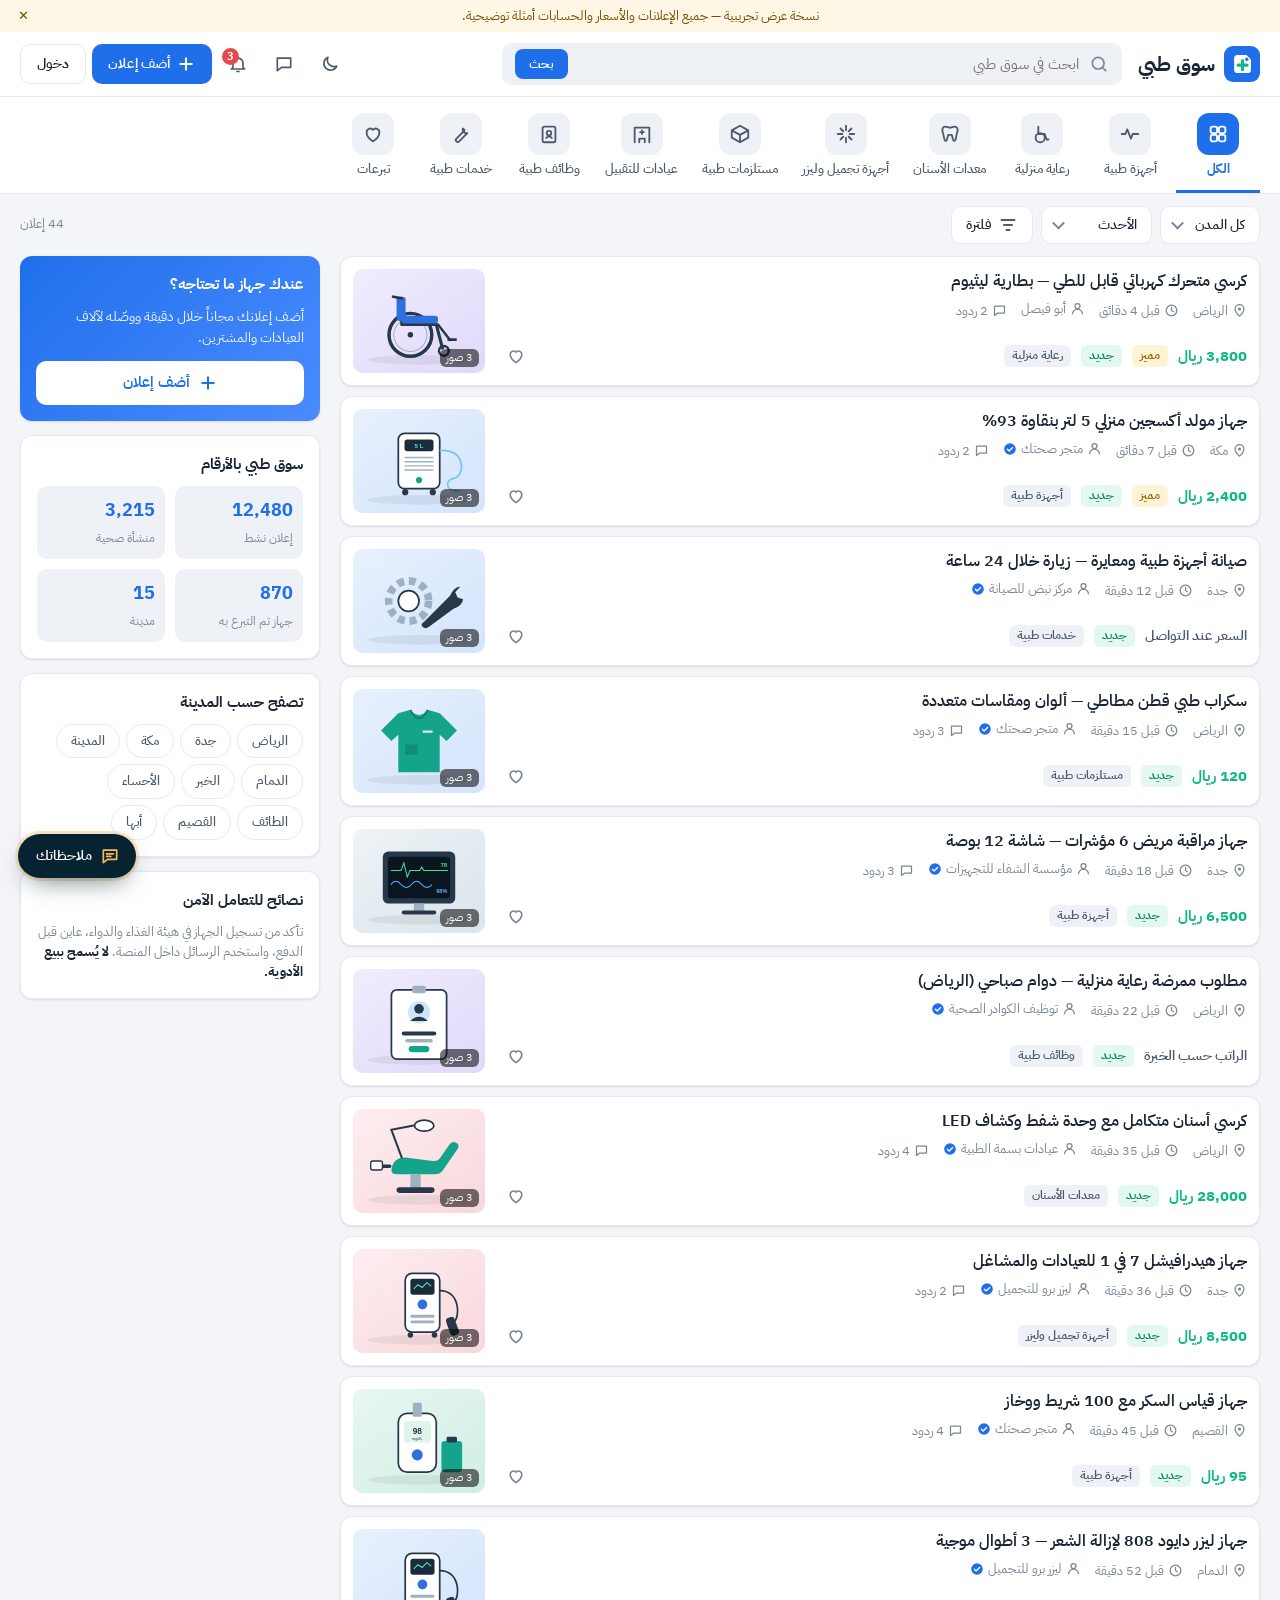
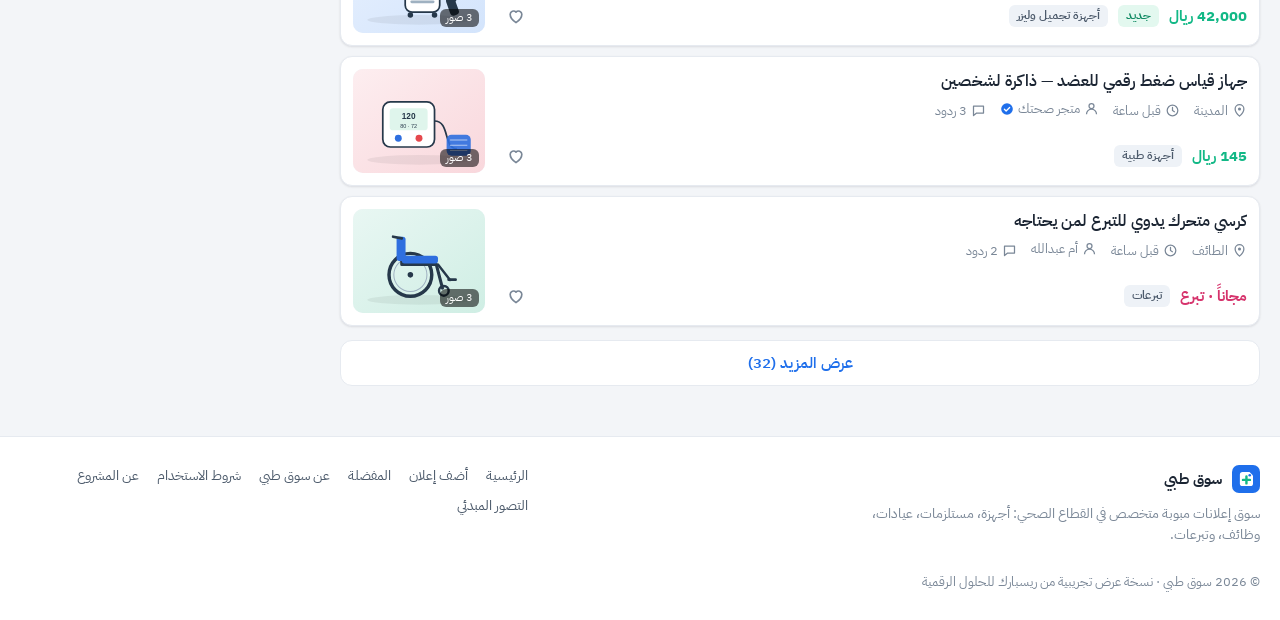
==== market.html @ 63a1cde9 "Add Respark intro page with 7s countdown and feedback widget Intro at / hands over to the marketplac" ====
<!doctype html>
<html lang="ar" dir="rtl">
<head>
  <meta charset="utf-8">
  <meta name="viewport" content="width=device-width, initial-scale=1, viewport-fit=cover">
  <meta name="description" content="سوق طبي — أكبر سوق إعلانات مبوبة للأجهزة والمستلزمات الطبية والعيادات والوظائف الصحية في السعودية.">
  <meta name="theme-color" content="#ffffff">
  <title>سوق طبي | إعلانات الأجهزة والمستلزمات الطبية</title>
  <link rel="icon" href="/assets/logo.svg" type="image/svg+xml">
  <link rel="preconnect" href="https://fonts.googleapis.com">
  <link rel="preconnect" href="https://fonts.gstatic.com" crossorigin>
  <link href="https://fonts.googleapis.com/css2?family=IBM+Plex+Sans+Arabic:wght@400;500;600;700&display=swap" rel="stylesheet">
  <link rel="stylesheet" href="/assets/market.css?v=20261012b">
  <link rel="stylesheet" href="/assets/feedback.css?v=20261012b">
  <script>try { const t = localStorage.getItem('st-theme'); if (t) document.documentElement.dataset.theme = t; if (sessionStorage.getItem('st-enter')) { sessionStorage.removeItem('st-enter'); document.documentElement.classList.add('st-enter'); } } catch {}</script>
</head>
<body>
  <a class="skip-link" href="#app">تجاوز إلى المحتوى</a>
  <div class="demo-strip" id="demo-strip">
    <span>نسخة عرض تجريبية — جميع الإعلانات والأسعار والحسابات أمثلة توضيحية.</span>
    <button type="button" aria-label="إخفاء التنبيه" data-action="hide-strip">✕</button>
  </div>

  <header class="hdr">
    <div class="wrap hdr-in">
      <a class="logo" href="#/" aria-label="سوق طبي — الرئيسية">
        <img src="/assets/logo.svg" width="36" height="36" alt="">
        <span>سوق طبي</span>
      </a>
      <form class="search" id="search-form" role="search">
        <svg class="i" aria-hidden="true"><use href="#i-search"/></svg>
        <input id="q" type="search" placeholder="ابحث في سوق طبي" autocomplete="off" aria-label="ابحث في الإعلانات">
        <button type="submit" class="search-go">بحث</button>
      </form>
      <div class="hdr-actions">
        <button type="button" class="icon-btn" data-action="theme" aria-label="الوضع الليلي"><svg class="i"><use href="#i-moon"/></svg></button>
        <a class="icon-btn hide-sm" href="#/messages" aria-label="الرسائل"><svg class="i"><use href="#i-chat"/></svg><b class="dot" id="msg-dot" hidden></b></a>
        <button type="button" class="icon-btn hide-sm" data-action="notifs" aria-label="التنبيهات"><svg class="i"><use href="#i-bell"/></svg><b class="dot">3</b></button>
        <a class="btn-add hide-sm" href="#/new"><svg class="i"><use href="#i-plus"/></svg>أضف إعلان</a>
        <button type="button" class="btn-login" id="login-btn" data-action="account">دخول</button>
      </div>
    </div>
  </header>

  <main id="app" tabindex="-1"></main>

  <footer class="ftr">
    <div class="wrap ftr-in">
      <div class="ftr-brand"><img src="/assets/logo.svg" width="28" height="28" alt=""> <b>سوق طبي</b><p>سوق إعلانات مبوبة متخصص في القطاع الصحي: أجهزة، مستلزمات، عيادات، وظائف، وتبرعات.</p></div>
      <nav class="ftr-links" aria-label="روابط">
        <a href="#/">الرئيسية</a><a href="#/new">أضف إعلان</a><a href="#/favorites">المفضلة</a><a href="#/about">عن سوق طبي</a><a href="#/about">شروط الاستخدام</a><a href="/">عن المشروع</a><a href="/concept.html">التصور المبدئي</a>
      </nav>
      <p class="ftr-copy">© 2026 سوق طبي · نسخة عرض تجريبية من <a href="/">ريسبارك للحلول الرقمية</a></p>
    </div>
  </footer>

  <nav class="bnav" aria-label="التنقل السفلي">
    <a href="#/" data-tab="home"><svg class="i"><use href="#i-home"/></svg><span>الرئيسية</span></a>
    <a href="#/messages" data-tab="messages"><svg class="i"><use href="#i-chat"/></svg><span>الرسائل</span></a>
    <a href="#/new" class="bnav-add" data-tab="new" aria-label="أضف إعلان"><svg class="i"><use href="#i-plus"/></svg></a>
    <a href="#/favorites" data-tab="favorites"><svg class="i"><use href="#i-heart"/></svg><span>المفضلة</span></a>
    <a href="#/account" data-tab="account"><svg class="i"><use href="#i-user"/></svg><span>حسابي</span></a>
  </nav>

  <dialog id="dlg" class="dlg" aria-labelledby="dlg-title"><div class="dlg-card" id="dlg-body"></div></dialog>
  <div class="toast" id="toast" role="status" aria-live="polite"></div>

  <svg width="0" height="0" style="position:absolute" aria-hidden="true">
    <symbol id="i-search" viewBox="0 0 24 24"><circle cx="11" cy="11" r="7" fill="none" stroke="currentColor" stroke-width="2"/><path d="m20 20-4-4" stroke="currentColor" stroke-width="2" stroke-linecap="round"/></symbol>
    <symbol id="i-plus" viewBox="0 0 24 24"><path d="M12 5v14M5 12h14" stroke="currentColor" stroke-width="2.4" stroke-linecap="round"/></symbol>
    <symbol id="i-home" viewBox="0 0 24 24"><path d="M3 11 12 4l9 7v9a1 1 0 0 1-1 1h-5v-6H9v6H4a1 1 0 0 1-1-1z" fill="none" stroke="currentColor" stroke-width="2" stroke-linejoin="round"/></symbol>
    <symbol id="i-chat" viewBox="0 0 24 24"><path d="M4 5h16v11H9l-5 4z" fill="none" stroke="currentColor" stroke-width="2" stroke-linejoin="round"/></symbol>
    <symbol id="i-bell" viewBox="0 0 24 24"><path d="M6 16V11a6 6 0 0 1 12 0v5l2 2H4zM10 21h4" fill="none" stroke="currentColor" stroke-width="2" stroke-linejoin="round"/></symbol>
    <symbol id="i-heart" viewBox="0 0 24 24"><path d="M12 20s-7-4.4-7-10a4 4 0 0 1 7-2.6A4 4 0 0 1 19 10c0 5.6-7 10-7 10z" fill="none" stroke="currentColor" stroke-width="2" stroke-linejoin="round"/></symbol>
    <symbol id="i-heart-f" viewBox="0 0 24 24"><path d="M12 20s-7-4.4-7-10a4 4 0 0 1 7-2.6A4 4 0 0 1 19 10c0 5.6-7 10-7 10z" fill="currentColor"/></symbol>
    <symbol id="i-user" viewBox="0 0 24 24"><circle cx="12" cy="8" r="4" fill="none" stroke="currentColor" stroke-width="2"/><path d="M4 21a8 8 0 0 1 16 0" fill="none" stroke="currentColor" stroke-width="2"/></symbol>
    <symbol id="i-pin" viewBox="0 0 24 24"><path d="M12 21s-7-6.2-7-11.5a7 7 0 0 1 14 0C19 14.8 12 21 12 21z" fill="none" stroke="currentColor" stroke-width="2"/><circle cx="12" cy="9.5" r="2.5" fill="currentColor"/></symbol>
    <symbol id="i-clock" viewBox="0 0 24 24"><circle cx="12" cy="12" r="8.5" fill="none" stroke="currentColor" stroke-width="2"/><path d="M12 7v5l3 2" fill="none" stroke="currentColor" stroke-width="2" stroke-linecap="round"/></symbol>
    <symbol id="i-moon" viewBox="0 0 24 24"><path d="M20 14.5A8 8 0 0 1 9.5 4 8 8 0 1 0 20 14.5z" fill="none" stroke="currentColor" stroke-width="2" stroke-linejoin="round"/></symbol>
    <symbol id="i-filter" viewBox="0 0 24 24"><path d="M4 6h16M7 12h10M10 18h4" stroke="currentColor" stroke-width="2" stroke-linecap="round"/></symbol>
    <symbol id="i-share" viewBox="0 0 24 24"><circle cx="18" cy="5" r="2.5" fill="none" stroke="currentColor" stroke-width="2"/><circle cx="6" cy="12" r="2.5" fill="none" stroke="currentColor" stroke-width="2"/><circle cx="18" cy="19" r="2.5" fill="none" stroke="currentColor" stroke-width="2"/><path d="m8.2 10.8 7.6-4.4M8.2 13.2l7.6 4.4" stroke="currentColor" stroke-width="2"/></symbol>
    <symbol id="i-flag" viewBox="0 0 24 24"><path d="M5 21V4h11l-2 4 2 4H5" fill="none" stroke="currentColor" stroke-width="2" stroke-linejoin="round"/></symbol>
    <symbol id="i-phone" viewBox="0 0 24 24"><path d="M5 4h4l2 5-2.5 1.5a11 11 0 0 0 5 5L15 13l5 2v4a1 1 0 0 1-1 1A16 16 0 0 1 4 5a1 1 0 0 1 1-1z" fill="none" stroke="currentColor" stroke-width="2" stroke-linejoin="round"/></symbol>
    <symbol id="i-check" viewBox="0 0 24 24"><circle cx="12" cy="12" r="10" fill="currentColor"/><path d="m7.5 12.5 3 3 6-6" fill="none" stroke="#fff" stroke-width="2.2" stroke-linecap="round" stroke-linejoin="round"/></symbol>
    <symbol id="i-star" viewBox="0 0 24 24"><path d="m12 3 2.7 5.6 6.1.9-4.4 4.3 1 6.1L12 17l-5.4 2.9 1-6.1-4.4-4.3 6.1-.9z" fill="currentColor"/></symbol>
    <symbol id="i-eye" viewBox="0 0 24 24"><path d="M2 12s3.6-7 10-7 10 7 10 7-3.6 7-10 7S2 12 2 12z" fill="none" stroke="currentColor" stroke-width="2"/><circle cx="12" cy="12" r="3" fill="none" stroke="currentColor" stroke-width="2"/></symbol>
    <symbol id="i-back" viewBox="0 0 24 24"><path d="m9 6 6 6-6 6" fill="none" stroke="currentColor" stroke-width="2.2" stroke-linecap="round" stroke-linejoin="round"/></symbol>
    <symbol id="i-camera" viewBox="0 0 24 24"><path d="M4 8h3l2-3h6l2 3h3v11H4z" fill="none" stroke="currentColor" stroke-width="2" stroke-linejoin="round"/><circle cx="12" cy="13" r="3.5" fill="none" stroke="currentColor" stroke-width="2"/></symbol>
    <symbol id="c-all" viewBox="0 0 24 24"><rect x="4" y="4" width="7" height="7" rx="2" fill="none" stroke="currentColor" stroke-width="2"/><rect x="13" y="4" width="7" height="7" rx="2" fill="none" stroke="currentColor" stroke-width="2"/><rect x="4" y="13" width="7" height="7" rx="2" fill="none" stroke="currentColor" stroke-width="2"/><rect x="13" y="13" width="7" height="7" rx="2" fill="none" stroke="currentColor" stroke-width="2"/></symbol>
    <symbol id="c-pulse" viewBox="0 0 24 24"><path d="M3 12h4l2-5 4 10 2-5h6" fill="none" stroke="currentColor" stroke-width="2" stroke-linecap="round" stroke-linejoin="round"/></symbol>
    <symbol id="c-wheelchair" viewBox="0 0 24 24"><circle cx="10" cy="16" r="5" fill="none" stroke="currentColor" stroke-width="2"/><path d="M8 4v8h7l2 6h2" fill="none" stroke="currentColor" stroke-width="2" stroke-linecap="round" stroke-linejoin="round"/></symbol>
    <symbol id="c-tooth" viewBox="0 0 24 24"><path d="M7 4c-3 0-4 3-3 6 1 2 1 5 2 8 .5 2 2.5 2 3-1l1-4h4l1 4c.5 3 2.5 3 3 1 1-3 1-6 2-8 1-3 0-6-3-6-2 0-3 1-5 1S9 4 7 4z" fill="none" stroke="currentColor" stroke-width="2" stroke-linejoin="round"/></symbol>
    <symbol id="c-spark" viewBox="0 0 24 24"><path d="M12 3v5M12 16v5M3 12h5M16 12h5M6 6l3 3M15 15l3 3M18 6l-3 3M9 15l-3 3" stroke="currentColor" stroke-width="2" stroke-linecap="round"/></symbol>
    <symbol id="c-box" viewBox="0 0 24 24"><path d="M3 8 12 3l9 5v8l-9 5-9-5zM3 8l9 5 9-5M12 13v8" fill="none" stroke="currentColor" stroke-width="2" stroke-linejoin="round"/></symbol>
    <symbol id="c-building" viewBox="0 0 24 24"><path d="M4 21V5h16v16M9 21v-4h6v4M12 8v4M10 10h4" fill="none" stroke="currentColor" stroke-width="2" stroke-linejoin="round" stroke-linecap="round"/></symbol>
    <symbol id="c-badge" viewBox="0 0 24 24"><rect x="5" y="4" width="14" height="17" rx="2" fill="none" stroke="currentColor" stroke-width="2"/><circle cx="12" cy="11" r="2.5" fill="none" stroke="currentColor" stroke-width="2"/><path d="M8.5 17a4 4 0 0 1 7 0" fill="none" stroke="currentColor" stroke-width="2"/></symbol>
    <symbol id="c-wrench" viewBox="0 0 24 24"><path d="M14 6a4 4 0 0 0 5 5l-9 9a2 2 0 0 1-3-3l9-9a4 4 0 0 0-2-2z" fill="none" stroke="currentColor" stroke-width="2" stroke-linejoin="round"/></symbol>
    <symbol id="c-heart" viewBox="0 0 24 24"><path d="M12 20s-7-4.4-7-10a4 4 0 0 1 7-2.6A4 4 0 0 1 19 10c0 5.6-7 10-7 10z" fill="none" stroke="currentColor" stroke-width="2" stroke-linejoin="round"/></symbol>
  </svg>

  <script src="/assets/illustrations.js?v=20261012" defer></script>
  <script src="/assets/data.js?v=20261012" defer></script>
  <script src="/assets/market.js?v=20261012" defer></script>
  <script src="/assets/feedback.js?v=20261012b" defer></script>
</body>
</html>
---- assets/market.css ----
:root {
  --bg: #f3f5f8;
  --card: #ffffff;
  --ink: #1b2533;
  --ink-2: #4c5a6b;
  --muted: #7a8797;
  --line: #e6eaf0;
  --soft: #eef2f7;
  --brand: #1f6feb;
  --brand-ink: #ffffff;
  --brand-soft: #e7f0fe;
  --accent: #12b886;
  --danger: #e5484d;
  --gold: #f5a524;
  --shadow: 0 1px 2px rgba(16, 24, 40, .05), 0 1px 3px rgba(16, 24, 40, .06);
  --shadow-lg: 0 12px 40px rgba(16, 24, 40, .16);
  --r: 12px;
  --max: 1240px;
  --hdr: 64px;
  color-scheme: light;
}
@media (prefers-color-scheme: dark) {
  :root:not([data-theme="light"]) {
    --bg: #0f141b; --card: #171e27; --ink: #e8edf3; --ink-2: #b7c2cf; --muted: #8794a3;
    --line: #26303c; --soft: #1e2732; --brand: #4c8dff; --brand-soft: #1b2a44; --accent: #2bc79a;
    --shadow: none; --shadow-lg: 0 12px 40px rgba(0, 0, 0, .5); color-scheme: dark;
  }
}
:root[data-theme="dark"] {
  --bg: #0f141b; --card: #171e27; --ink: #e8edf3; --ink-2: #b7c2cf; --muted: #8794a3;
  --line: #26303c; --soft: #1e2732; --brand: #4c8dff; --brand-soft: #1b2a44; --accent: #2bc79a;
  --shadow: none; --shadow-lg: 0 12px 40px rgba(0, 0, 0, .5); color-scheme: dark;
}

* { box-sizing: border-box; }
html { -webkit-text-size-adjust: 100%; }
body {
  margin: 0; background: var(--bg); color: var(--ink);
  font-family: "IBM Plex Sans Arabic", "Segoe UI", Tahoma, Arial, sans-serif;
  font-size: 15px; line-height: 1.6;
}
a { color: inherit; text-decoration: none; }
button, input, select, textarea { font: inherit; color: inherit; }
button { cursor: pointer; }
img { max-width: 100%; display: block; }
.i { width: 20px; height: 20px; flex: none; }
.wrap { width: min(var(--max), 100% - 32px); margin-inline: auto; }
.skip-link { position: absolute; top: -60px; right: 12px; background: var(--brand); color: #fff; padding: 8px 12px; border-radius: 8px; z-index: 100; }
.skip-link:focus { top: 8px; }
:focus-visible { outline: 2px solid var(--brand); outline-offset: 2px; }
.sr-only { position: absolute; width: 1px; height: 1px; overflow: hidden; clip: rect(0 0 0 0); white-space: nowrap; }

/* Demo strip */
.demo-strip { background: #fff7e6; color: #7a4b00; font-size: 12.5px; display: flex; align-items: center; justify-content: center; gap: 10px; padding: 6px 40px; position: relative; text-align: center; }
.demo-strip button { position: absolute; left: 10px; border: 0; background: none; color: inherit; font-size: 13px; padding: 4px 8px; }
:root[data-theme="dark"] .demo-strip { background: #2b2210; color: #f3cf8a; }
@media (prefers-color-scheme: dark) { :root:not([data-theme="light"]) .demo-strip { background: #2b2210; color: #f3cf8a; } }

/* Header */
.hdr { position: sticky; top: 0; z-index: 40; background: var(--card); border-bottom: 1px solid var(--line); }
.hdr-in { height: var(--hdr); display: flex; align-items: center; gap: 16px; }
.logo { display: flex; align-items: center; gap: 9px; font-weight: 700; font-size: 20px; color: var(--ink); flex: none; }
.logo span { letter-spacing: -.3px; }
.search { flex: 1; min-width: 0; max-width: 620px; display: flex; align-items: center; gap: 8px; background: var(--soft); border: 1px solid transparent; border-radius: 10px; padding: 0 12px; height: 42px; transition: border-color .15s, background .15s; }
.search:focus-within { border-color: var(--brand); background: var(--card); }
.search .i { color: var(--muted); }
.search input { flex: 1; min-width: 0; border: 0; background: none; outline: none; height: 100%; font-size: 14.5px; }
.search input::-webkit-search-cancel-button { display: none; }
.search-go { border: 0; background: var(--brand); color: var(--brand-ink); border-radius: 8px; padding: 5px 14px; font-size: 13px; font-weight: 600; }
.hdr-actions { display: flex; align-items: center; gap: 6px; margin-inline-start: auto; }
.icon-btn { position: relative; width: 40px; height: 40px; border-radius: 10px; border: 0; background: none; display: grid; place-items: center; color: var(--ink-2); }
.icon-btn:hover { background: var(--soft); color: var(--ink); }
.dot { position: absolute; top: 4px; left: 4px; min-width: 17px; height: 17px; border-radius: 9px; background: var(--danger); color: #fff; font-size: 10.5px; line-height: 17px; text-align: center; padding: 0 4px; font-weight: 700; }
.btn-add { display: inline-flex; align-items: center; gap: 6px; background: var(--brand); color: var(--brand-ink); height: 40px; padding: 0 16px; border-radius: 10px; font-weight: 600; font-size: 14px; }
.btn-add:hover { filter: brightness(1.06); }
.btn-login { height: 40px; padding: 0 16px; border-radius: 10px; border: 1px solid var(--line); background: var(--card); font-weight: 600; font-size: 14px; display: inline-flex; align-items: center; gap: 8px; }
.btn-login .av { width: 26px; height: 26px; font-size: 12px; }

/* Category tabs */
.cats { background: var(--card); border-bottom: 1px solid var(--line); }
.cats-row { display: flex; gap: 4px; overflow-x: auto; scrollbar-width: none; padding: 8px 0 0; }
.cats-row::-webkit-scrollbar, .subs::-webkit-scrollbar { display: none; }
.cat { flex: none; display: flex; flex-direction: column; align-items: center; gap: 4px; min-width: 84px; padding: 8px 10px 10px; border: 0; background: none; color: var(--ink-2); font-size: 13px; font-weight: 500; border-bottom: 3px solid transparent; white-space: nowrap; }
.cat .ic { width: 42px; height: 42px; border-radius: 12px; background: var(--soft); display: grid; place-items: center; color: var(--ink-2); transition: .15s; }
.cat .ic .i { width: 22px; height: 22px; }
.cat:hover .ic { background: var(--brand-soft); color: var(--brand); }
.cat[aria-pressed="true"] { color: var(--brand); border-bottom-color: var(--brand); font-weight: 700; }
.cat[aria-pressed="true"] .ic { background: var(--brand); color: #fff; }

.subs { display: flex; gap: 8px; overflow-x: auto; scrollbar-width: none; padding: 12px 0 2px; }
.chip { flex: none; border: 1px solid var(--line); background: var(--card); color: var(--ink-2); border-radius: 999px; padding: 6px 14px; font-size: 13px; font-weight: 500; white-space: nowrap; }
.chip:hover { border-color: var(--brand); color: var(--brand); }
.chip[aria-pressed="true"] { background: var(--brand-soft); border-color: var(--brand); color: var(--brand); font-weight: 600; }

/* Toolbar */
.toolbar { display: flex; align-items: center; gap: 8px; padding: 12px 0; flex-wrap: wrap; }
.sel { position: relative; }
.sel select { appearance: none; -webkit-appearance: none; border: 1px solid var(--line); background: var(--card); border-radius: 10px; height: 38px; padding: 0 14px 0 34px; font-size: 13.5px; font-weight: 500; color: var(--ink); }
.sel::after { content: ""; position: absolute; left: 13px; top: 50%; width: 7px; height: 7px; border-left: 2px solid var(--muted); border-bottom: 2px solid var(--muted); transform: translateY(-70%) rotate(-45deg); pointer-events: none; }
.tool-btn { height: 38px; border: 1px solid var(--line); background: var(--card); border-radius: 10px; padding: 0 14px; font-size: 13.5px; font-weight: 500; display: inline-flex; align-items: center; gap: 6px; }
.tool-btn[aria-pressed="true"] { border-color: var(--brand); color: var(--brand); background: var(--brand-soft); }
.tool-btn .count { background: var(--brand); color: #fff; border-radius: 9px; font-size: 11px; padding: 0 6px; }
.result-count { margin-inline-start: auto; color: var(--muted); font-size: 13px; }

.filters-panel { background: var(--card); border: 1px solid var(--line); border-radius: var(--r); padding: 16px; margin-bottom: 12px; display: grid; grid-template-columns: repeat(auto-fit, minmax(180px, 1fr)); gap: 14px; }
.filters-panel[hidden] { display: none; }
.fgroup label, .flabel { display: block; font-size: 12.5px; color: var(--muted); margin-bottom: 6px; font-weight: 600; }
.fgroup .seg { display: flex; flex-wrap: wrap; gap: 6px; }
.price-range { display: flex; gap: 8px; }
.input { width: 100%; height: 40px; border: 1px solid var(--line); background: var(--card); border-radius: 10px; padding: 0 12px; font-size: 14px; }
textarea.input { height: auto; padding: 10px 12px; resize: vertical; min-height: 120px; }
.input:focus { outline: none; border-color: var(--brand); }
.fpanel-actions { display: flex; gap: 8px; align-items: end; }

/* Layout */
.layout { display: grid; grid-template-columns: minmax(0, 1fr) 300px; gap: 20px; align-items: start; padding-bottom: 40px; }
.side { position: sticky; top: calc(var(--hdr) + 16px); display: grid; gap: 14px; }
.box { background: var(--card); border: 1px solid var(--line); border-radius: var(--r); padding: 16px; box-shadow: var(--shadow); }
.box h3 { margin: 0 0 10px; font-size: 15px; }

/* Feed rows (Haraj-style list) */
.feed { display: grid; gap: 10px; }
.post { display: flex; gap: 14px; background: var(--card); border: 1px solid var(--line); border-radius: var(--r); padding: 12px; box-shadow: var(--shadow); position: relative; transition: border-color .15s, transform .15s; }
.post:hover { border-color: #c7d4e6; }
.post-body { flex: 1; min-width: 0; display: flex; flex-direction: column; gap: 6px; }
.post-title { font-size: 16px; font-weight: 600; line-height: 1.5; margin: 0; color: var(--ink); display: -webkit-box; -webkit-line-clamp: 2; -webkit-box-orient: vertical; overflow: hidden; }
.post-title a::after { content: ""; position: absolute; inset: 0; border-radius: var(--r); }
.post:hover .post-title { color: var(--brand); }
.meta { display: flex; flex-wrap: wrap; gap: 4px 14px; color: var(--muted); font-size: 12.5px; }
.meta span { display: inline-flex; align-items: center; gap: 4px; }
.meta .i { width: 15px; height: 15px; }
.post-foot { margin-top: auto; display: flex; align-items: center; gap: 10px; flex-wrap: wrap; }
.price { font-weight: 700; color: var(--accent); font-size: 15px; }
.price.free { color: #d6336c; }
.price.ask { color: var(--ink-2); font-weight: 600; font-size: 13.5px; }
.tag { font-size: 11.5px; padding: 2px 8px; border-radius: 6px; background: var(--soft); color: var(--ink-2); font-weight: 600; }
.tag.pin { background: #fff3d6; color: #9a6400; }
.tag.new { background: #e3f8ef; color: #0f8a62; }
:root[data-theme="dark"] .tag.pin { background: #3a2c0b; color: #f3cf8a; }
:root[data-theme="dark"] .tag.new { background: #0f3327; color: #6fe0b5; }
.post-thumb { flex: none; width: 132px; height: 104px; border-radius: 10px; overflow: hidden; background: var(--soft); position: relative; }
.post-thumb img { width: 100%; height: 100%; object-fit: cover; }
.post-thumb .n { position: absolute; bottom: 6px; right: 6px; background: rgba(0,0,0,.55); color: #fff; font-size: 11px; border-radius: 6px; padding: 0 6px; }
.fav-btn { position: relative; z-index: 2; border: 0; background: none; color: var(--muted); width: 34px; height: 34px; border-radius: 50%; display: grid; place-items: center; margin-inline-start: auto; }
.fav-btn:hover { background: var(--soft); }
.fav-btn.on { color: var(--danger); }
.user-link { position: relative; z-index: 2; }
.user-link:hover { color: var(--brand); text-decoration: underline; }
.verified { color: var(--brand); width: 14px !important; height: 14px !important; }

.more-btn { display: block; width: 100%; margin-top: 14px; height: 46px; border: 1px solid var(--line); background: var(--card); border-radius: var(--r); font-weight: 600; color: var(--brand); }
.empty { text-align: center; padding: 50px 20px; background: var(--card); border: 1px dashed var(--line); border-radius: var(--r); color: var(--muted); }
.empty b { display: block; color: var(--ink); font-size: 17px; margin-bottom: 6px; }

/* Side widgets */
.stats { display: grid; grid-template-columns: 1fr 1fr; gap: 10px; }
.stat { background: var(--soft); border-radius: 10px; padding: 10px; }
.stat b { display: block; font-size: 18px; color: var(--brand); }
.stat span { font-size: 12px; color: var(--muted); }
.city-list { display: flex; flex-wrap: wrap; gap: 6px; }
.promo { background: linear-gradient(135deg, var(--brand), #4a8cff); color: #fff; border: 0; }
.promo p { margin: 0 0 12px; opacity: .9; font-size: 13.5px; }
.promo .btn { background: #fff; color: var(--brand); }

/* Buttons */
.btn { display: inline-flex; align-items: center; justify-content: center; gap: 8px; height: 44px; padding: 0 18px; border-radius: 10px; border: 1px solid transparent; font-weight: 600; font-size: 14.5px; }
.btn-primary { background: var(--brand); color: #fff; }
.btn-primary:hover { filter: brightness(1.06); }
.btn-green { background: var(--accent); color: #fff; }
.btn-outline { background: var(--card); border-color: var(--line); color: var(--ink); }
.btn-outline:hover { border-color: var(--brand); color: var(--brand); }
.btn-block { width: 100%; }
.btn[disabled] { opacity: .55; cursor: not-allowed; }

/* Ad page */
.crumbs { display: flex; gap: 6px; align-items: center; font-size: 13px; color: var(--muted); padding: 14px 0; flex-wrap: wrap; }
.crumbs a:hover { color: var(--brand); }
.crumbs .sep { opacity: .5; }
.ad-grid { display: grid; grid-template-columns: minmax(0, 1fr) 340px; gap: 20px; align-items: start; padding-bottom: 40px; }
.ad-main { display: grid; gap: 14px; }
.ad-head h1 { font-size: 22px; margin: 0 0 8px; line-height: 1.45; }
.gallery { background: var(--card); border: 1px solid var(--line); border-radius: var(--r); overflow: hidden; }
.gallery-main { aspect-ratio: 4 / 3; max-height: 480px; width: 100%; background: var(--soft); }
.gallery-main img { width: 100%; height: 100%; object-fit: cover; }
.m-price { display: none; }
.thumbs { display: flex; gap: 8px; padding: 10px; overflow-x: auto; }
.thumbs button { flex: none; width: 76px; height: 58px; border-radius: 8px; overflow: hidden; border: 2px solid transparent; padding: 0; background: var(--soft); }
.thumbs button[aria-current="true"] { border-color: var(--brand); }
.thumbs img { width: 100%; height: 100%; object-fit: cover; }
.ad-desc { white-space: pre-line; font-size: 15.5px; line-height: 1.9; margin: 0; }
.specs { display: grid; grid-template-columns: repeat(auto-fit, minmax(140px, 1fr)); gap: 8px; margin-top: 14px; }
.spec { background: var(--soft); border-radius: 10px; padding: 8px 12px; }
.spec span { display: block; font-size: 12px; color: var(--muted); }
.spec b { font-size: 14px; }
.ad-actions { display: flex; gap: 8px; flex-wrap: wrap; }
.ad-actions .btn { height: 38px; font-size: 13.5px; padding: 0 12px; }
.seller { display: flex; gap: 12px; align-items: center; }
.av { width: 48px; height: 48px; border-radius: 50%; background: var(--brand-soft); color: var(--brand); display: grid; place-items: center; font-weight: 700; font-size: 18px; flex: none; }
.seller b { display: flex; align-items: center; gap: 5px; }
.seller small { color: var(--muted); display: block; font-size: 12.5px; }
.stars { color: var(--gold); display: inline-flex; align-items: center; gap: 3px; font-weight: 700; font-size: 13px; }
.stars .i { width: 15px; height: 15px; }
.contact-box { display: grid; gap: 10px; }
.contact-box .big-price { font-size: 26px; font-weight: 700; color: var(--accent); }
.safety { font-size: 12.5px; color: var(--muted); background: var(--soft); border-radius: 10px; padding: 10px 12px; margin: 0; }
.safety b { color: var(--ink); }

.comments { display: grid; gap: 10px; }
.comment { display: flex; gap: 10px; }
.comment .av { width: 36px; height: 36px; font-size: 14px; }
.comment-body { background: var(--soft); border-radius: 4px 12px 12px 12px; padding: 8px 12px; flex: 1; }
.comment-body b { font-size: 13px; }
.comment-body .owner { color: var(--brand); font-size: 11px; margin-inline-start: 6px; }
.comment-body p { margin: 2px 0 0; font-size: 14px; }
.comment-body time { color: var(--muted); font-size: 11.5px; }
.comment-form { display: flex; gap: 8px; margin-top: 6px; }
.comment-form .input { flex: 1; }

.similar { display: grid; grid-template-columns: repeat(auto-fill, minmax(180px, 1fr)); gap: 10px; }
.mini { background: var(--card); border: 1px solid var(--line); border-radius: var(--r); overflow: hidden; display: block; }
.mini img { aspect-ratio: 4/3; width: 100%; object-fit: cover; }
.mini div { padding: 8px 10px; }
.mini b { font-size: 13.5px; font-weight: 600; display: -webkit-box; -webkit-line-clamp: 2; -webkit-box-orient: vertical; overflow: hidden; line-height: 1.5; min-height: 40px; }
.mini small { color: var(--muted); font-size: 12px; }
.mini:hover b { color: var(--brand); }

/* Pages */
.page { padding: 18px 0 40px; }
.page-title { font-size: 22px; margin: 0 0 14px; display: flex; align-items: center; gap: 10px; }
.narrow { max-width: 760px; margin-inline: auto; }
.form-card { display: grid; gap: 16px; }
.steps { display: flex; gap: 6px; margin-bottom: 4px; }
.steps span { flex: 1; height: 5px; border-radius: 3px; background: var(--line); }
.steps span.on { background: var(--brand); }
.pick-grid { display: grid; grid-template-columns: repeat(auto-fill, minmax(150px, 1fr)); gap: 10px; }
.pick { border: 1px solid var(--line); background: var(--card); border-radius: var(--r); padding: 16px 10px; display: flex; flex-direction: column; align-items: center; gap: 8px; font-weight: 600; font-size: 14px; }
.pick .ic { width: 46px; height: 46px; border-radius: 12px; background: var(--brand-soft); color: var(--brand); display: grid; place-items: center; }
.pick:hover, .pick[aria-pressed="true"] { border-color: var(--brand); color: var(--brand); }
.upload { border: 2px dashed var(--line); border-radius: var(--r); padding: 18px; text-align: center; color: var(--muted); display: grid; place-items: center; gap: 6px; cursor: pointer; }
.upload:hover { border-color: var(--brand); color: var(--brand); }
.previews { display: flex; gap: 8px; flex-wrap: wrap; }
.previews img { width: 84px; height: 66px; object-fit: cover; border-radius: 8px; }
.hint { font-size: 12.5px; color: var(--muted); margin: 4px 0 0; }
.row2 { display: grid; grid-template-columns: 1fr 1fr; gap: 12px; }

.profile-head { display: flex; gap: 16px; align-items: center; flex-wrap: wrap; }
.profile-head .av { width: 72px; height: 72px; font-size: 28px; }
.profile-head h1 { margin: 0; font-size: 21px; display: flex; align-items: center; gap: 6px; }
.profile-stats { display: flex; gap: 18px; color: var(--muted); font-size: 13px; flex-wrap: wrap; }
.profile-stats b { color: var(--ink); }
.tabs { display: flex; gap: 4px; border-bottom: 1px solid var(--line); margin: 16px 0 12px; }
.tabs button { border: 0; background: none; padding: 10px 14px; font-weight: 600; color: var(--muted); border-bottom: 3px solid transparent; }
.tabs button[aria-selected="true"] { color: var(--brand); border-bottom-color: var(--brand); }

/* Messages */
.chat-layout { display: grid; grid-template-columns: 320px minmax(0, 1fr); background: var(--card); border: 1px solid var(--line); border-radius: var(--r); overflow: hidden; min-height: 520px; }
.chat-list { border-inline-end: 1px solid var(--line); overflow-y: auto; }
.chat-item { display: flex; gap: 10px; padding: 12px 14px; border-bottom: 1px solid var(--line); align-items: center; }
.chat-item:hover, .chat-item[aria-current="true"] { background: var(--soft); }
.chat-item .av { width: 42px; height: 42px; font-size: 16px; }
.chat-item div { min-width: 0; flex: 1; }
.chat-item b { font-size: 14px; display: block; }
.chat-item small { color: var(--muted); font-size: 12.5px; display: block; white-space: nowrap; overflow: hidden; text-overflow: ellipsis; }
.chat-pane { display: flex; flex-direction: column; min-height: 520px; }
.chat-top { padding: 12px 16px; border-bottom: 1px solid var(--line); display: flex; align-items: center; gap: 10px; }
.chat-top a { color: var(--brand); font-size: 13px; }
.chat-msgs { flex: 1; padding: 16px; display: flex; flex-direction: column; gap: 8px; overflow-y: auto; background: var(--bg); }
.bubble { max-width: 75%; padding: 8px 12px; border-radius: 14px; font-size: 14.5px; line-height: 1.6; }
.bubble.me { align-self: flex-start; background: var(--brand); color: #fff; border-bottom-right-radius: 4px; }
.bubble.them { align-self: flex-end; background: var(--card); border: 1px solid var(--line); border-bottom-left-radius: 4px; }
.bubble time { display: block; font-size: 10.5px; opacity: .7; }
.chat-send { display: flex; gap: 8px; padding: 10px; border-top: 1px solid var(--line); }
.chat-send .input { flex: 1; }
.chat-empty { flex: 1; display: grid; place-items: center; color: var(--muted); padding: 30px; text-align: center; }

/* Dialog & toast */
.dlg { border: 0; padding: 0; border-radius: 16px; background: var(--card); color: var(--ink); width: min(440px, calc(100% - 24px)); box-shadow: var(--shadow-lg); }
.dlg::backdrop { background: rgba(10, 16, 24, .5); }
.dlg-card { padding: 22px; display: grid; gap: 14px; }
.dlg-card h2 { margin: 0; font-size: 19px; }
.dlg-card p { margin: 0; color: var(--ink-2); }
.dlg-close { justify-self: start; }
.notif { display: flex; gap: 10px; padding: 10px 0; border-bottom: 1px solid var(--line); font-size: 14px; }
.notif:last-child { border: 0; }
.notif .ic { width: 36px; height: 36px; border-radius: 10px; background: var(--brand-soft); color: var(--brand); display: grid; place-items: center; flex: none; }
.notif small { color: var(--muted); display: block; font-size: 12px; }
.otp { display: flex; gap: 8px; direction: ltr; justify-content: center; }
.otp input { width: 52px; height: 56px; text-align: center; font-size: 22px; font-weight: 700; }
.toast { position: fixed; bottom: 24px; left: 50%; transform: translate(-50%, 30px); background: #1b2533; color: #fff; padding: 10px 18px; border-radius: 10px; font-size: 14px; opacity: 0; pointer-events: none; transition: .25s; z-index: 80; box-shadow: var(--shadow-lg); max-width: calc(100% - 32px); }
.toast.show { opacity: 1; transform: translate(-50%, 0); }

/* Footer */
.ftr { background: var(--card); border-top: 1px solid var(--line); padding: 28px 0; margin-top: 10px; }
.ftr-in { display: grid; grid-template-columns: 1.4fr 1fr; gap: 20px; align-items: start; }
.ftr-brand { display: grid; grid-template-columns: auto 1fr; gap: 4px 10px; align-items: center; }
.ftr-brand p { grid-column: 1 / -1; margin: 6px 0 0; color: var(--muted); font-size: 13.5px; max-width: 420px; }
.ftr-links { display: flex; flex-wrap: wrap; gap: 8px 18px; font-size: 14px; color: var(--ink-2); }
.ftr-links a:hover { color: var(--brand); }
.ftr-copy { grid-column: 1 / -1; color: var(--muted); font-size: 12.5px; margin: 6px 0 0; }

/* Bottom nav (mobile) */
.bnav { display: none; }

/* ---------- Tablet ---------- */
@media (max-width: 1080px) {
  .layout { grid-template-columns: minmax(0, 1fr); }
  .side { display: none; }
  .ad-grid { grid-template-columns: minmax(0, 1fr) 300px; }
  .hdr-actions .icon-btn[data-action="theme"] { display: none; }
}

/* ---------- Mobile ---------- */
@media (max-width: 760px) {
  :root { --hdr: 56px; }
  body { font-size: 14.5px; padding-bottom: calc(66px + env(safe-area-inset-bottom)); }
  .wrap { width: calc(100% - 24px); }
  .hdr-in { gap: 10px; }
  .logo span { display: none; }
  .search { height: 40px; }
  .search-go { display: none; }
  .hide-sm { display: none !important; }
  .btn-login { padding: 0 12px; height: 38px; }
  .cats-row { gap: 0; padding-top: 4px; }
  .cat { min-width: 74px; font-size: 12px; padding: 6px 6px 8px; }
  .cat .ic { width: 38px; height: 38px; }
  .toolbar { padding: 10px 0; }
  .result-count { width: 100%; order: 5; margin: 0; }
  .feed { gap: 8px; }
  .post { padding: 10px; gap: 10px; border-radius: 10px; }
  .post-title { font-size: 14.5px; }
  .post-thumb { width: 104px; height: 88px; }
  .meta { font-size: 12px; gap: 2px 10px; }
  .ad-grid { grid-template-columns: minmax(0, 1fr); }
  .ad-head h1 { font-size: 19px; }
  .m-price { display: block; margin-top: 8px; font-size: 20px; }
  .ad-page { padding-bottom: 70px; }
  .post-foot .tag:not(.pin):not(.new) { display: none; }
  .post-foot { gap: 6px; }
  .contact-sticky { position: fixed; bottom: calc(60px + env(safe-area-inset-bottom)); left: 0; right: 0; z-index: 30; background: var(--card); border-top: 1px solid var(--line); padding: 10px 12px; display: flex; gap: 8px; }
  .contact-sticky .btn { flex: 1; height: 44px; }
  .chat-layout { grid-template-columns: 1fr; }
  .chat-layout.has-open .chat-list { display: none; }
  .chat-layout:not(.has-open) .chat-pane { display: none; }
  .row2 { grid-template-columns: 1fr; }
  .ftr { display: none; }
  .bnav { display: flex; position: fixed; bottom: 0; left: 0; right: 0; z-index: 50; background: var(--card); border-top: 1px solid var(--line); height: calc(60px + env(safe-area-inset-bottom)); padding-bottom: env(safe-area-inset-bottom); justify-content: space-around; align-items: center; }
  .bnav a { flex: 1; display: flex; flex-direction: column; align-items: center; gap: 2px; font-size: 11px; color: var(--muted); font-weight: 500; }
  .bnav a .i { width: 22px; height: 22px; }
  .bnav a.on { color: var(--brand); }
  .bnav .bnav-add { flex: none; width: 52px; height: 52px; border-radius: 16px; background: var(--brand); color: #fff; justify-content: center; margin-top: -22px; box-shadow: 0 6px 18px rgba(31, 111, 235, .4); }
  .bnav .bnav-add .i { width: 26px; height: 26px; }
  .toast { bottom: 84px; }
  .demo-strip { font-size: 11.5px; }
}
@media (min-width: 761px) { .contact-sticky { display: none; } }
@media (prefers-reduced-motion: reduce) { * { transition: none !important; } }
#app { min-height: calc(100vh - 220px); outline: none; }
---- assets/feedback.css ----
/* Feedback widget: Respark navy + spark gold, Shadad page motion. Uses the market theme tokens. */
.fb-fab {
  position: fixed; left: 18px; bottom: 22px; z-index: 60;
  display: inline-flex; align-items: center; gap: 8px; border: 0; border-radius: 999px;
  background: #072331; color: #fff; padding: 11px 16px 11px 18px; font-weight: 600; font-size: 14px;
  box-shadow: 0 10px 26px -10px rgb(7 35 49 / .7), 0 0 0 3px rgb(252 184 86 / .35);
  transition: transform .28s cubic-bezier(.2, .8, .2, 1), box-shadow .28s ease;
  animation: fbPop .55s cubic-bezier(.2, .8, .2, 1) .6s both;
}
.fb-fab svg { width: 20px; height: 20px; color: #fcb856; }
.fb-fab:hover { transform: translateY(-2px); box-shadow: 0 14px 30px -10px rgb(7 35 49 / .75), 0 0 0 4px rgb(252 184 86 / .55); }
@keyframes fbPop { from { opacity: 0; transform: translateY(14px) scale(.9); } to { opacity: 1; transform: none; } }
html.fb-open .fb-fab { visibility: hidden; }
html.fb-open, html.fb-open body { overflow: hidden; }

.fb { position: fixed; inset: 0; z-index: 90; background: var(--bg); overflow-y: auto; overscroll-behavior: contain; }
.fb.enter-fwd { animation: pageInF .46s cubic-bezier(.2, .8, .2, 1) both; }
.fb.leaving { animation: pageOut .15s ease-in both; }
@keyframes pageInF { from { opacity: 0; transform: translateX(-26px); } to { opacity: 1; transform: none; } }
@keyframes pageOut { to { opacity: 0; transform: translateY(6px); } }
.fb .rv { animation: rise .55s cubic-bezier(.2, .8, .2, 1) both; animation-delay: calc(var(--i, 0) * 45ms + 60ms); }
@keyframes rise { from { opacity: 0; transform: translateY(14px) scale(.985); } to { opacity: 1; transform: none; } }
.fb-progress { position: fixed; top: 0; left: 0; right: 0; height: 3px; background: #fcb856; transform-origin: right center; opacity: 0; transform: scaleX(0); z-index: 95; pointer-events: none; }
.fb-progress.run { animation: prog .6s cubic-bezier(.3, .7, .2, 1) both; }
@keyframes prog { 0% { opacity: 1; transform: scaleX(0); } 70% { opacity: 1; transform: scaleX(.85); } 100% { opacity: 0; transform: scaleX(1); } }

.fb-in { width: min(720px, 100% - 32px); margin: 0 auto; padding: 20px 0 48px; }
.fb-top { display: flex; align-items: center; justify-content: space-between; gap: 12px; margin-bottom: 22px; }
.fb-x { display: inline-flex; align-items: center; gap: 4px; border: 1px solid var(--line); background: var(--card); color: var(--ink); border-radius: 999px; padding: 7px 14px 7px 12px; font-size: 14px; font-weight: 500; }
.fb-x svg { width: 18px; height: 18px; }
.fb-rs { width: 96px; height: auto; }
:root[data-theme="dark"] .fb-rs { content: url("/assets/brand/respark-full-light.svg"); }
@media (prefers-color-scheme: dark) { :root:not([data-theme="light"]) .fb-rs { content: url("/assets/brand/respark-full-light.svg"); } }
.fb h2 { font-size: clamp(24px, 3.4vw, 32px); line-height: 1.3; margin: 0 0 8px; color: var(--ink); }
.fb-lead { color: var(--ink-2); margin: 0 0 22px; }
.fb-form { display: grid; gap: 16px; background: var(--card); border: 1px solid var(--line); border-radius: 20px; padding: 20px; box-shadow: var(--shadow); }
.fb-types { border: 0; padding: 0; margin: 0; display: flex; flex-wrap: wrap; gap: 8px; }
.fb-types legend { font-weight: 600; font-size: 14px; margin-bottom: 8px; padding: 0; }
.fb-types label { position: relative; }
.fb-types input { position: absolute; opacity: 0; inset: 0; margin: 0; cursor: pointer; }
.fb-types span { display: inline-block; padding: 8px 16px; border-radius: 999px; border: 1px solid var(--line); background: var(--soft); font-size: 14px; font-weight: 500; }
.fb-types input:checked + span { background: #072331; border-color: #072331; color: #fff; box-shadow: inset 0 -2px 0 #fcb856; }
.fb-types input:focus-visible + span { outline: 2px solid var(--brand); outline-offset: 2px; }
.fb-row { display: grid; grid-template-columns: 1fr 1fr; gap: 12px; }
.fb-f { display: grid; gap: 6px; font-size: 14px; font-weight: 600; }
.fb-f b { color: var(--danger); }
.fb-f input, .fb-f select, .fb-f textarea { width: 100%; border: 1px solid var(--line); background: var(--bg); border-radius: 12px; padding: 10px 12px; font-weight: 400; font-size: 15px; }
.fb-f textarea { resize: vertical; min-height: 130px; line-height: 1.7; }
.fb-f input:focus, .fb-f select:focus, .fb-f textarea:focus { outline: 2px solid #fcb856; outline-offset: 0; border-color: transparent; }
.fb-f [aria-invalid="true"] { border-color: var(--danger); }
.fb-err { color: var(--danger); font-weight: 500; font-size: 13px; }
.fb-hp { position: absolute; left: -9999px; width: 1px; height: 1px; }
.fb-actions { display: flex; gap: 10px; flex-wrap: wrap; }
.fb-send { border: 0; background: #072331; color: #fff; border-radius: 12px; padding: 12px 22px; font-weight: 700; font-size: 15px; box-shadow: inset 0 -3px 0 #fcb856; }
.fb-send:disabled { opacity: .7; cursor: progress; }
.fb-cancel { border: 1px solid var(--line); background: transparent; color: var(--ink); border-radius: 12px; padding: 12px 18px; font-weight: 500; }
.fb-status { margin: 0; font-size: 14px; min-height: 1px; }
.fb-status.bad { color: var(--danger); }
.fb-done { text-align: center; padding-top: 12vh; }
.fb-done .fb-actions { justify-content: center; }
.fb-check { width: 76px; height: 76px; border-radius: 50%; margin: 0 auto 18px; background: #072331; color: #fcb856; display: grid; place-items: center; box-shadow: 0 0 0 8px rgb(252 184 86 / .2); }
.fb-check svg { width: 40px; height: 40px; }
:root[data-theme="dark"] .fb-types input:checked + span, :root[data-theme="dark"] .fb-send { background: #0d3346; }

/* Entrance into the market from the intro page */
html.st-enter .hdr, html.st-enter #app { animation: pageInF .46s cubic-bezier(.2, .8, .2, 1) both; }
html.st-enter #app { animation-delay: 60ms; }

@media (max-width: 760px) {
  .fb-fab { left: 12px; bottom: calc(72px + env(safe-area-inset-bottom)); padding: 10px 14px; font-size: 13px; }
  .fb-fab.raised { bottom: calc(136px + env(safe-area-inset-bottom)); }
  .fb-row { grid-template-columns: 1fr; }
  .fb-form { padding: 16px; }
  .fb-actions > button { flex: 1; }
}
@media (prefers-reduced-motion: reduce) {
  .fb-fab, .fb.enter-fwd, .fb.leaving, .fb .rv, .fb-progress.run, html.st-enter .hdr, html.st-enter #app { animation: none !important; }
}
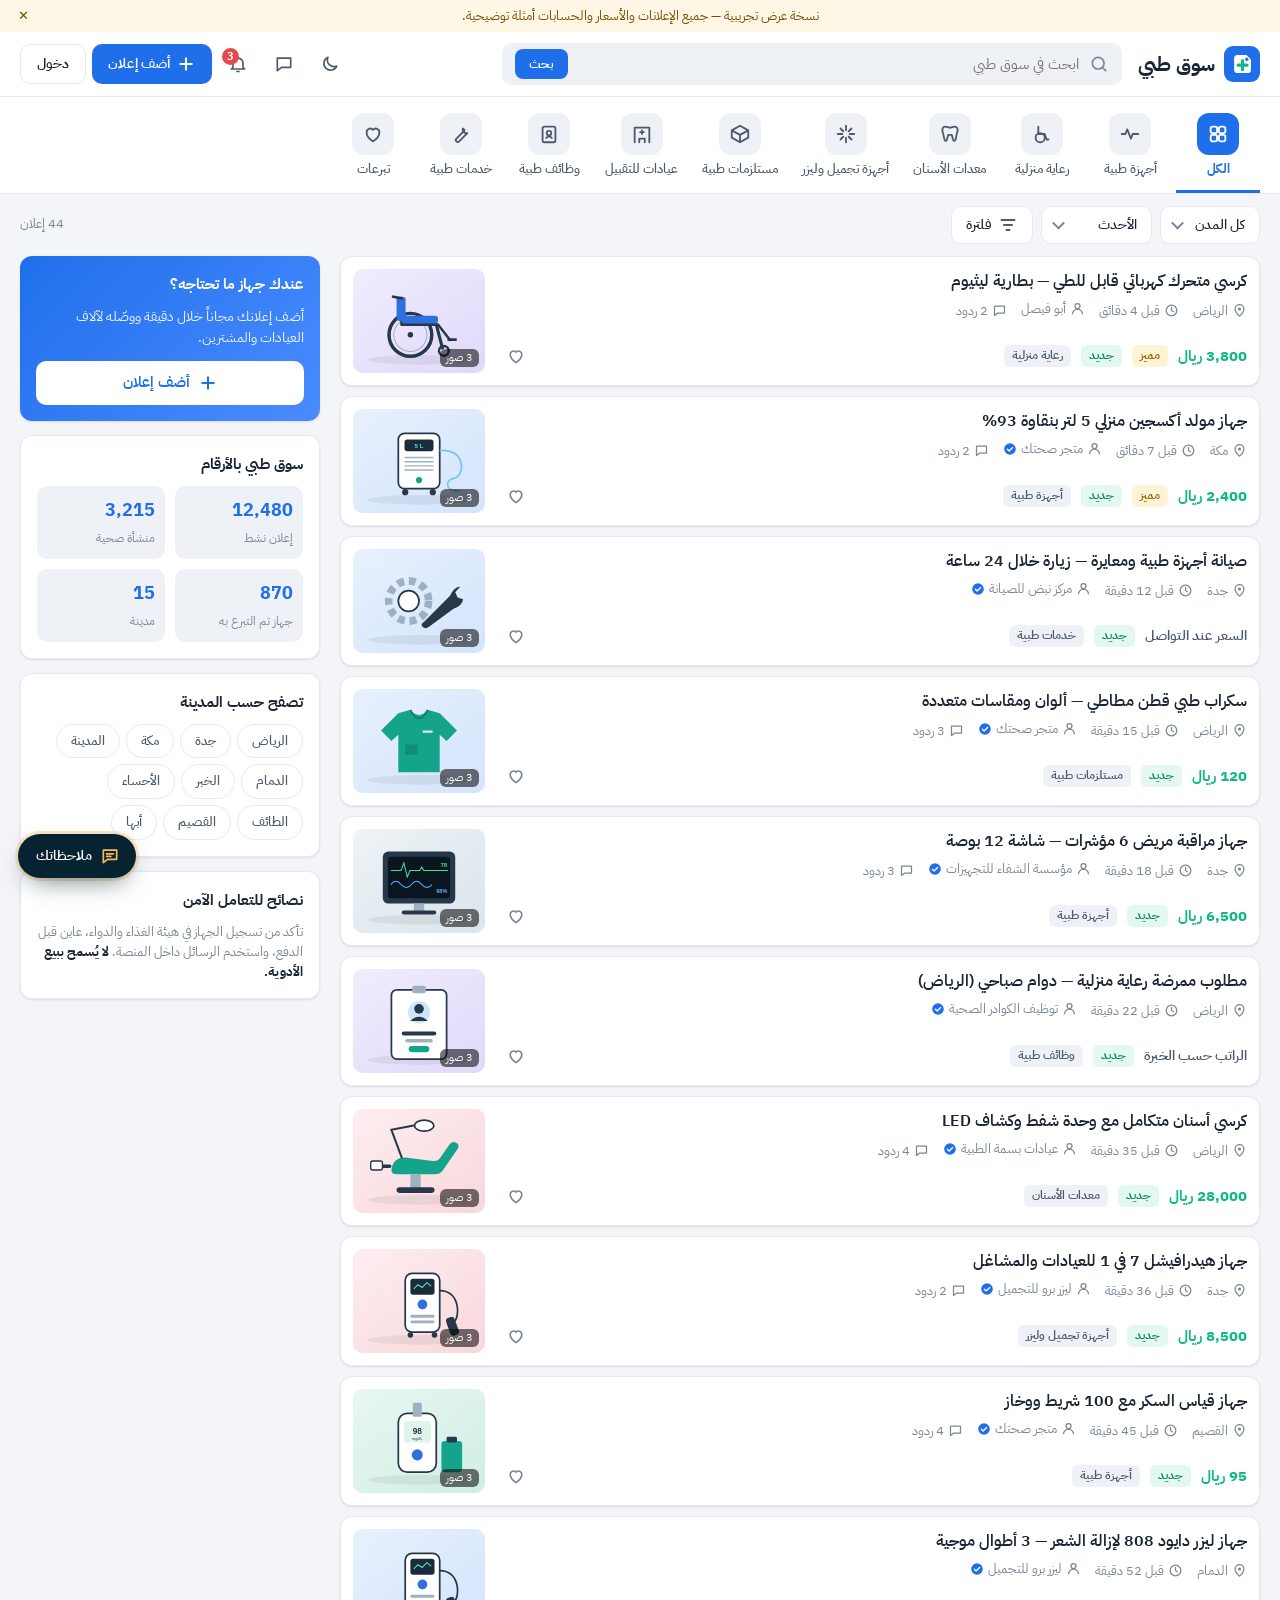
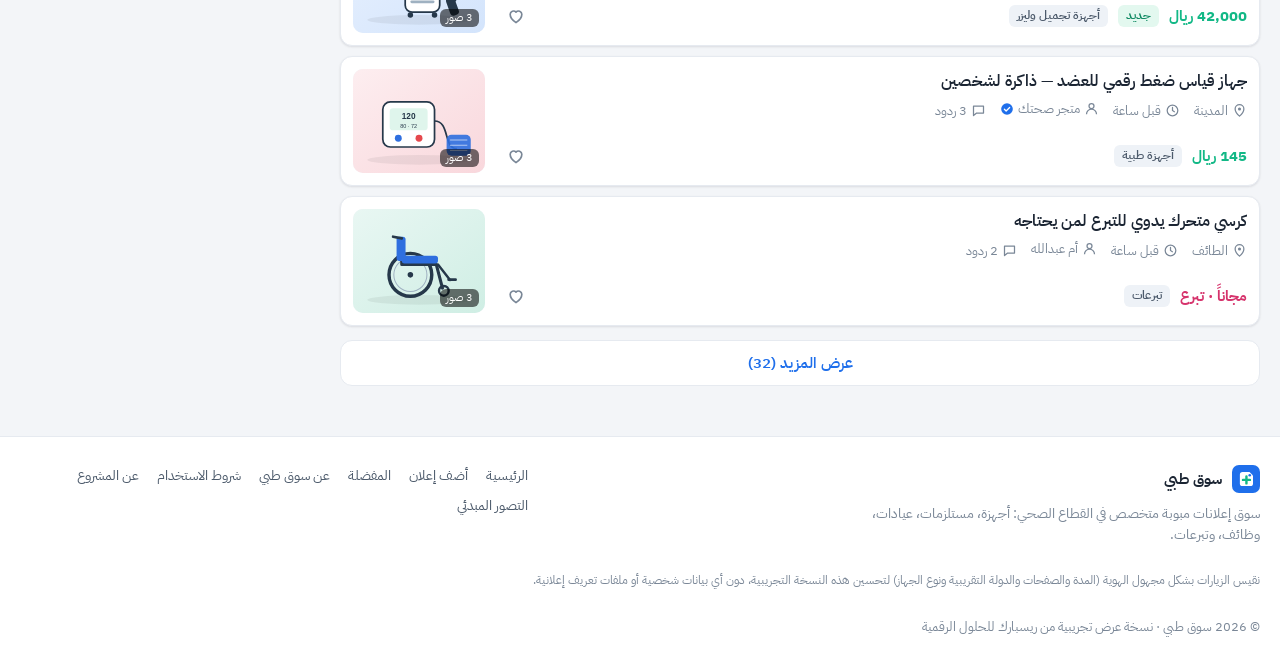
==== commit e27359e6: "feat: measure demo visits per session (invite links, entry path, ads opened) + Vercel Web Analytics " ====
--- a/market.html
+++ b/market.html
@@ -10,7 +10,7 @@
   <link rel="preconnect" href="https://fonts.googleapis.com">
   <link rel="preconnect" href="https://fonts.gstatic.com" crossorigin>
   <link href="https://fonts.googleapis.com/css2?family=IBM+Plex+Sans+Arabic:wght@400;500;600;700&display=swap" rel="stylesheet">
-  <link rel="stylesheet" href="/assets/market.css?v=20261012b">
+  <link rel="stylesheet" href="/assets/market.css?v=20261013">
   <link rel="stylesheet" href="/assets/feedback.css?v=20261012b">
   <script>try { const t = localStorage.getItem('st-theme'); if (t) document.documentElement.dataset.theme = t; if (sessionStorage.getItem('st-enter')) { sessionStorage.removeItem('st-enter'); document.documentElement.classList.add('st-enter'); } } catch {}</script>
 </head>
@@ -50,6 +50,7 @@
       <nav class="ftr-links" aria-label="روابط">
         <a href="#/">الرئيسية</a><a href="#/new">أضف إعلان</a><a href="#/favorites">المفضلة</a><a href="#/about">عن سوق طبي</a><a href="#/about">شروط الاستخدام</a><a href="/">عن المشروع</a><a href="/concept.html">التصور المبدئي</a>
       </nav>
+      <p class="ftr-note">نقيس الزيارات بشكل مجهول الهوية (المدة والصفحات والدولة التقريبية ونوع الجهاز) لتحسين هذه النسخة التجريبية، دون أي بيانات شخصية أو ملفات تعريف إعلانية.</p>
       <p class="ftr-copy">© 2026 سوق طبي · نسخة عرض تجريبية من <a href="/">ريسبارك للحلول الرقمية</a></p>
     </div>
   </footer>
@@ -101,6 +102,8 @@
   <script src="/assets/illustrations.js?v=20261012" defer></script>
   <script src="/assets/data.js?v=20261012" defer></script>
   <script src="/assets/market.js?v=20261012" defer></script>
-  <script src="/assets/feedback.js?v=20261012b" defer></script>
+  <script src="/assets/feedback.js?v=20261013" defer></script>
+  <script src="/assets/track.js?v=20261013" defer></script>
+  <script defer src="/_vercel/insights/script.js"></script>
 </body>
 </html>
--- a/assets/market.css
+++ b/assets/market.css
@@ -296,6 +296,7 @@
 .ftr-brand p { grid-column: 1 / -1; margin: 6px 0 0; color: var(--muted); font-size: 13.5px; max-width: 420px; }
 .ftr-links { display: flex; flex-wrap: wrap; gap: 8px 18px; font-size: 14px; color: var(--ink-2); }
 .ftr-links a:hover { color: var(--brand); }
+.ftr-note { grid-column: 1 / -1; color: var(--muted); font-size: 11.5px; line-height: 1.85; margin: 4px 0 0; }
 .ftr-copy { grid-column: 1 / -1; color: var(--muted); font-size: 12.5px; margin: 6px 0 0; }
 
 /* Bottom nav (mobile) */
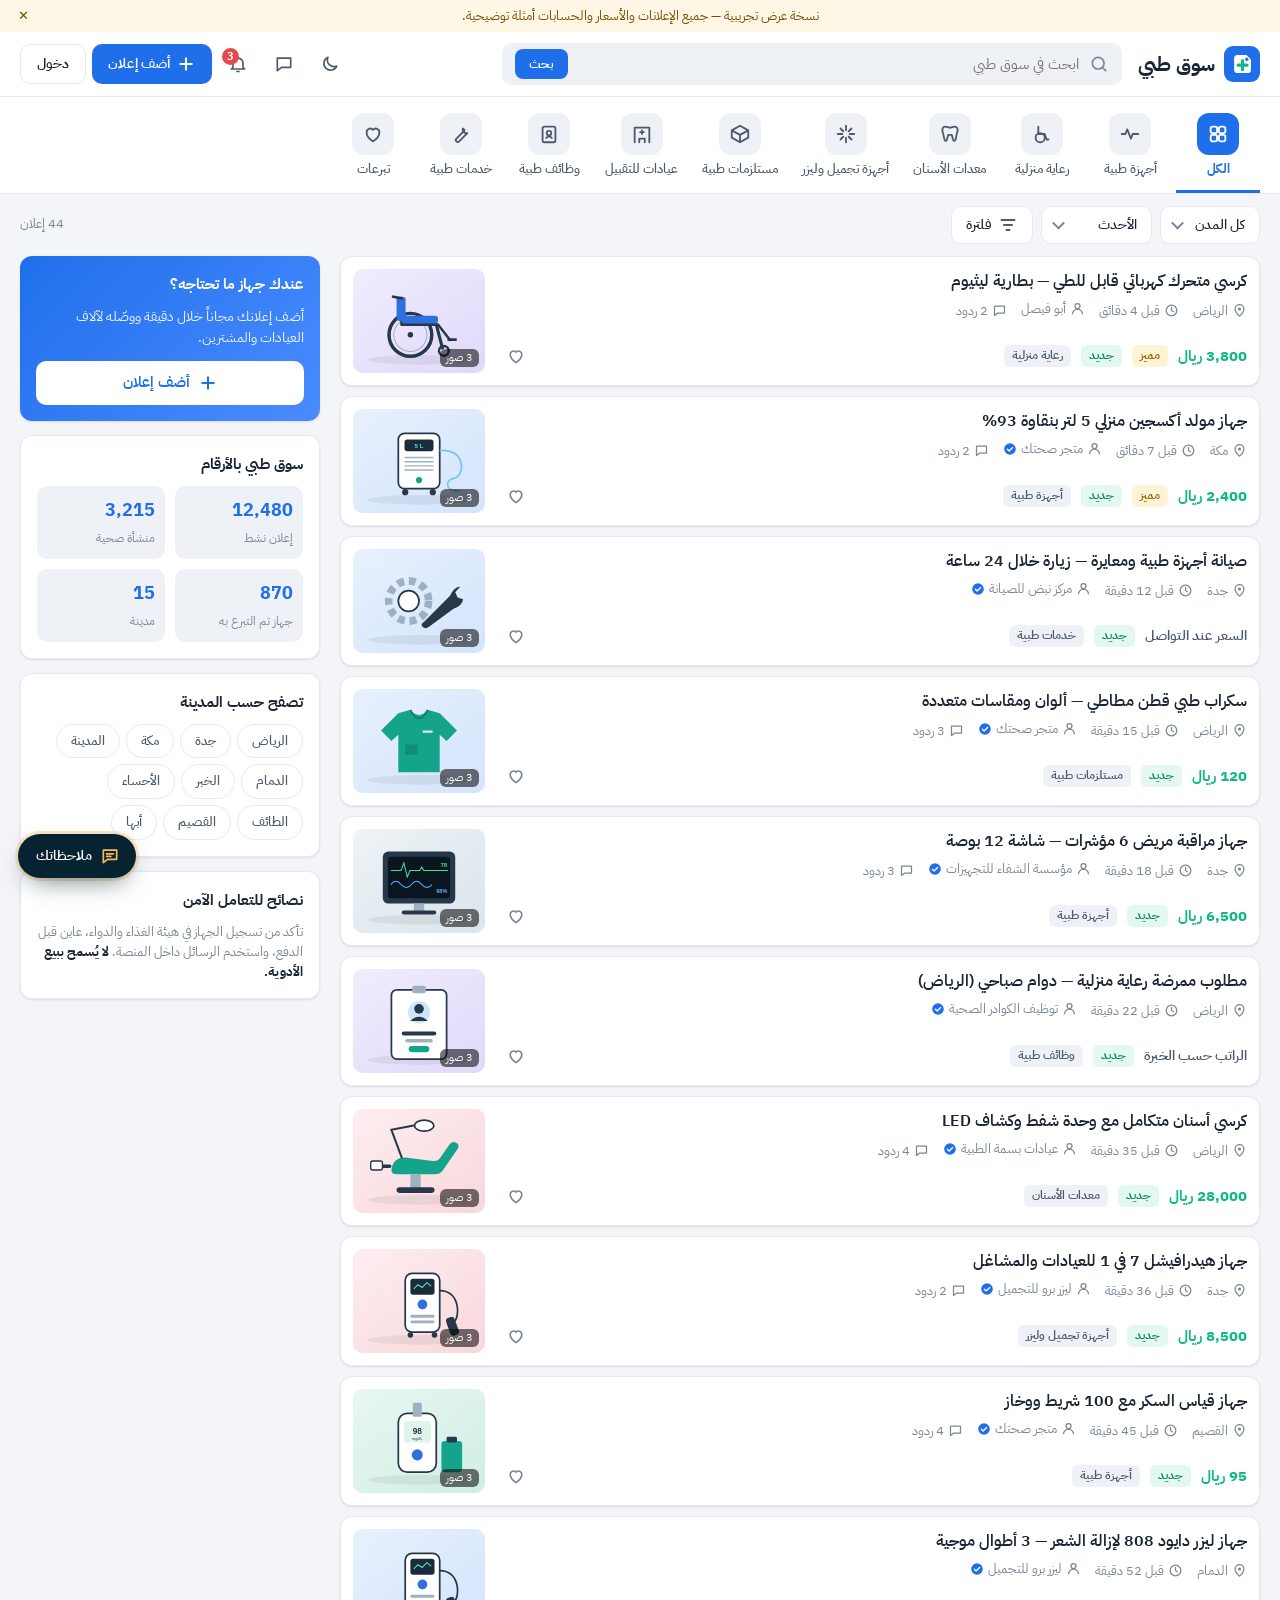
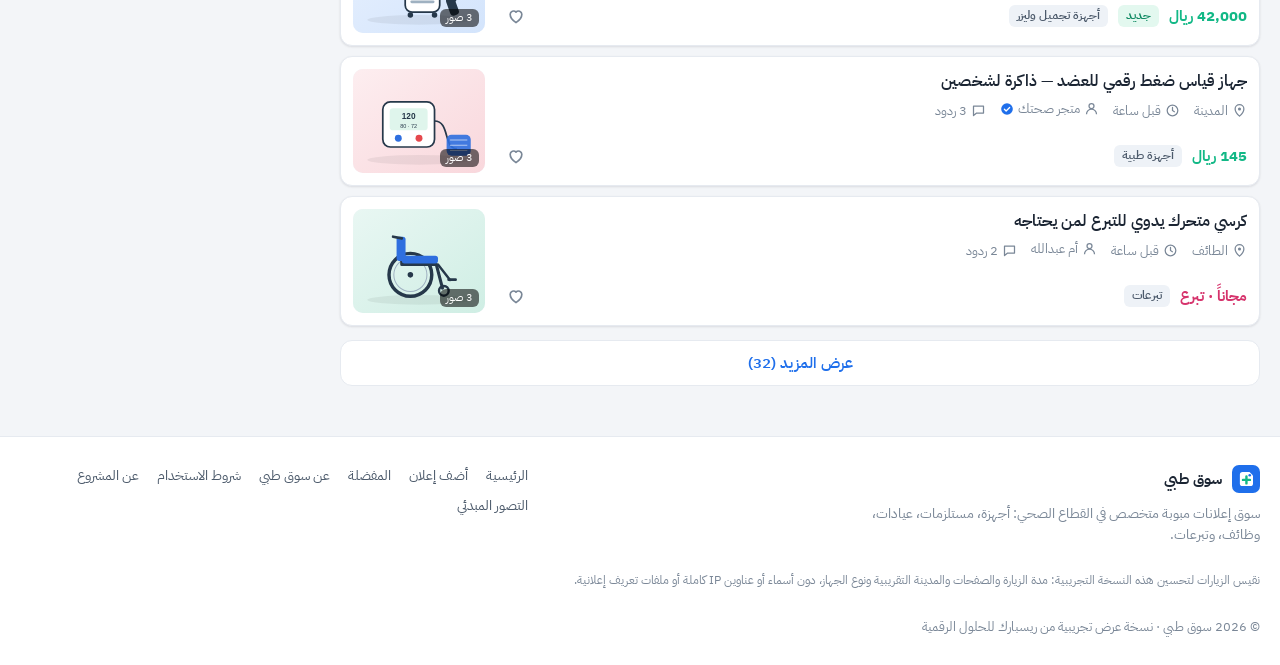
==== commit 9475708e: "fix: accurate visit-measurement notice Co-Authored-By: Claude Opus 5.5 (1M context) <noreply@anthrop" ====
--- a/market.html
+++ b/market.html
@@ -50,7 +50,7 @@
       <nav class="ftr-links" aria-label="روابط">
         <a href="#/">الرئيسية</a><a href="#/new">أضف إعلان</a><a href="#/favorites">المفضلة</a><a href="#/about">عن سوق طبي</a><a href="#/about">شروط الاستخدام</a><a href="/">عن المشروع</a><a href="/concept.html">التصور المبدئي</a>
       </nav>
-      <p class="ftr-note">نقيس الزيارات بشكل مجهول الهوية (المدة والصفحات والدولة التقريبية ونوع الجهاز) لتحسين هذه النسخة التجريبية، دون أي بيانات شخصية أو ملفات تعريف إعلانية.</p>
+      <p class="ftr-note">نقيس الزيارات لتحسين هذه النسخة التجريبية: مدة الزيارة والصفحات والمدينة التقريبية ونوع الجهاز، دون أسماء أو عناوين IP كاملة أو ملفات تعريف إعلانية.</p>
       <p class="ftr-copy">© 2026 سوق طبي · نسخة عرض تجريبية من <a href="/">ريسبارك للحلول الرقمية</a></p>
     </div>
   </footer>
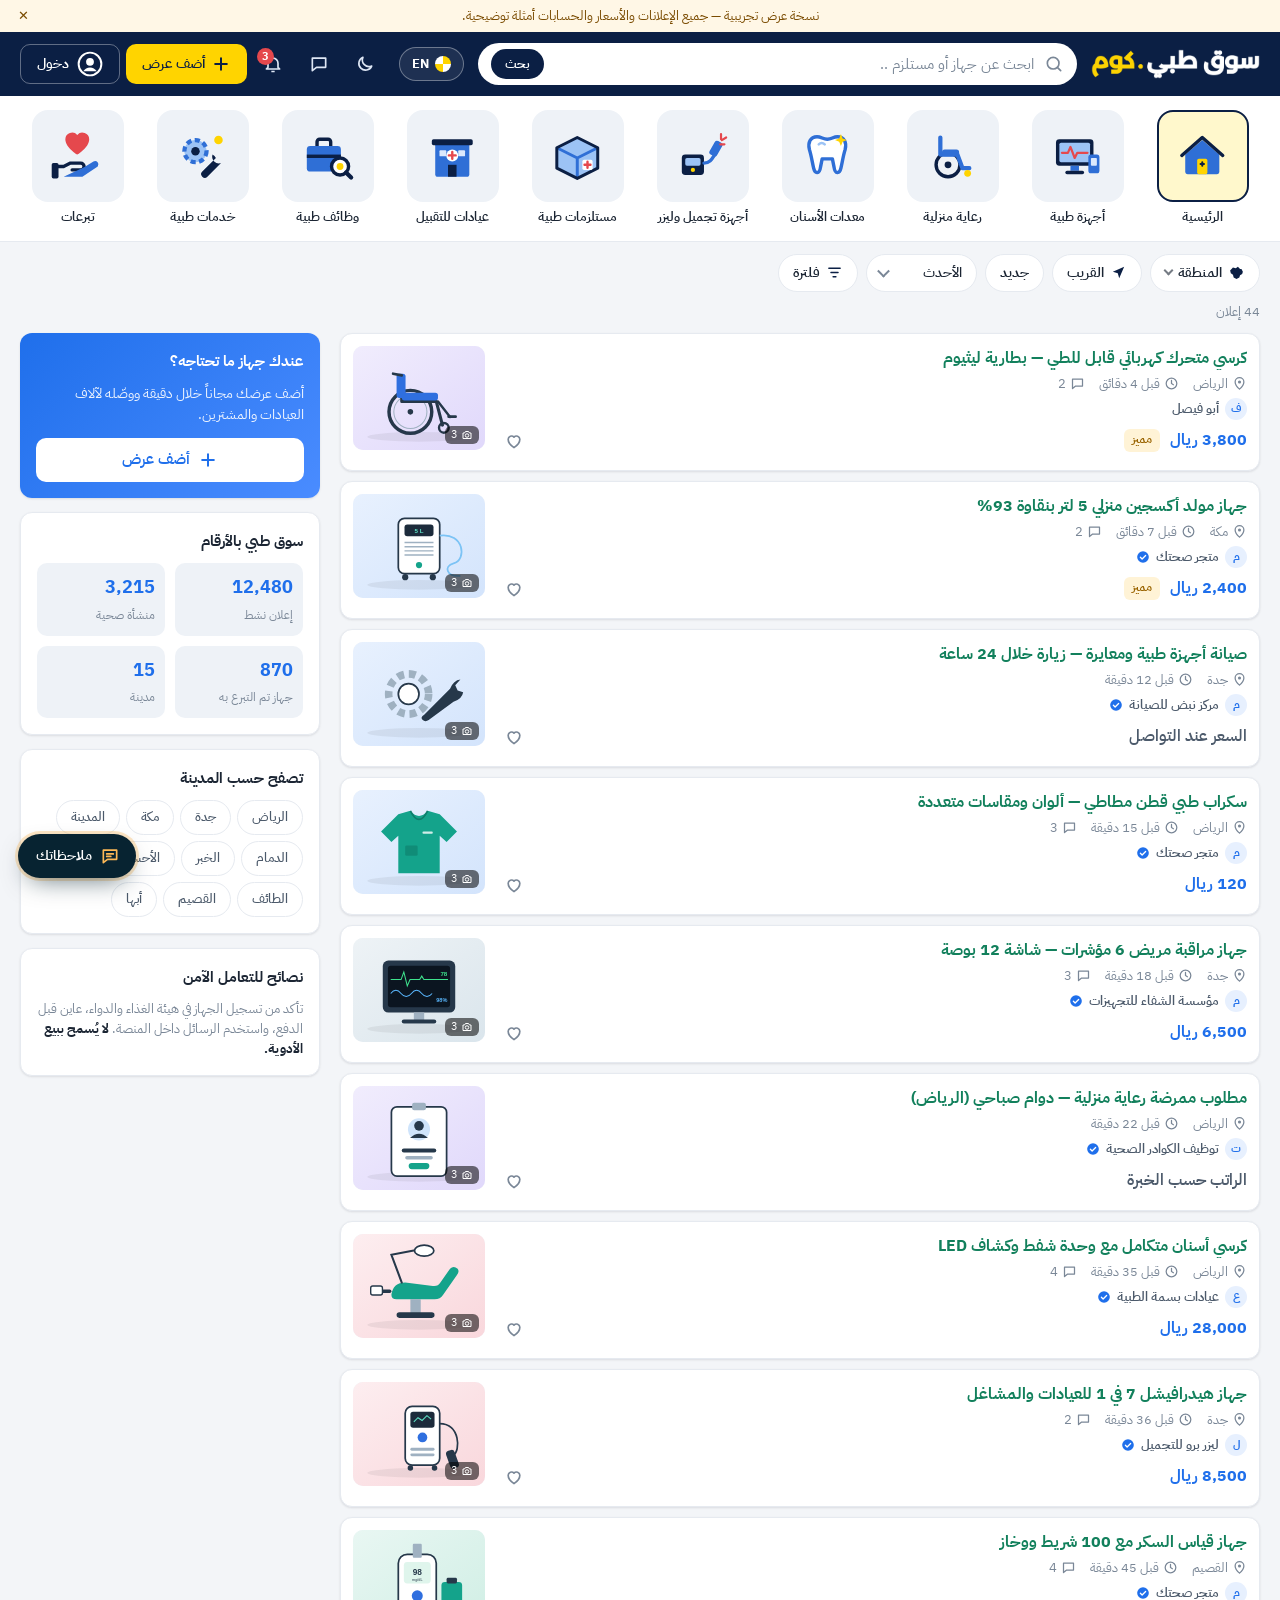
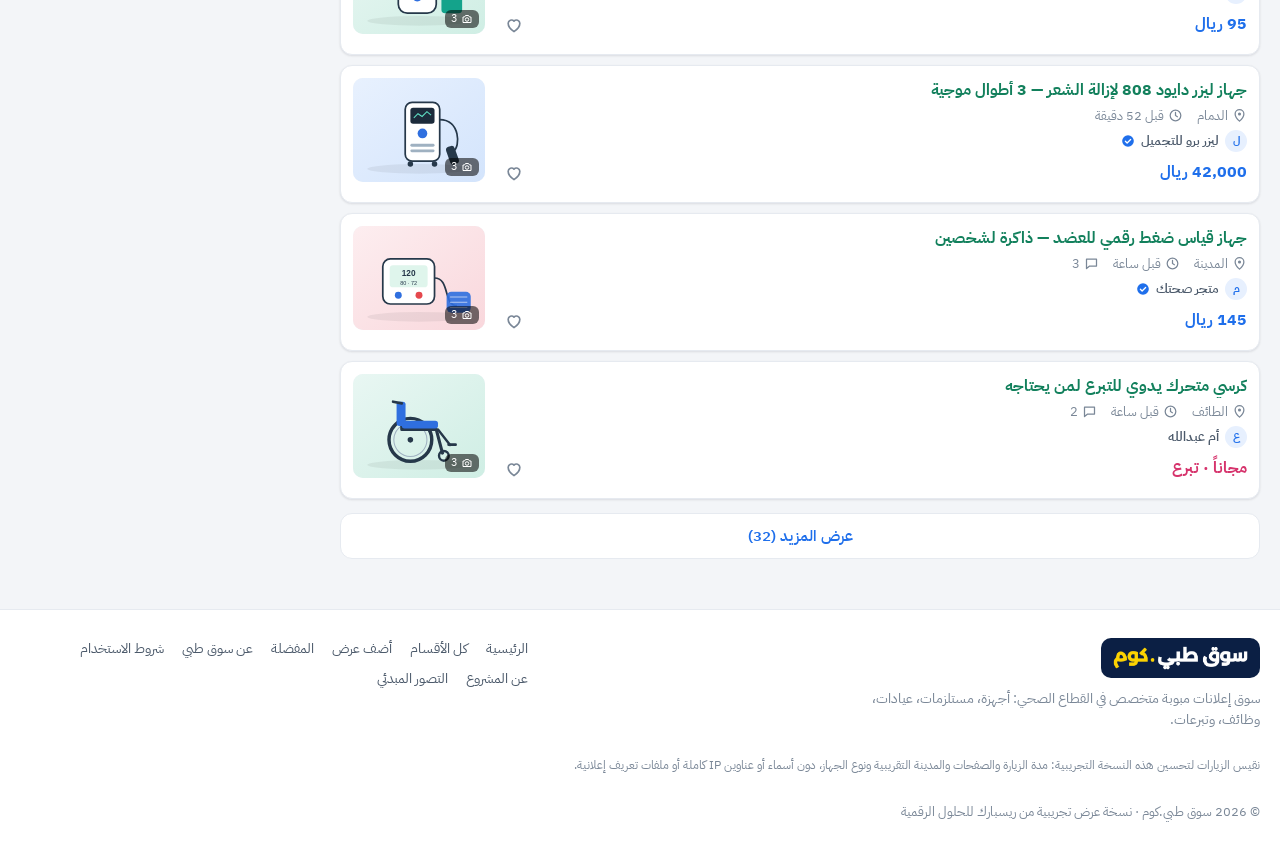
==== commit 11278c04: "Market: Haraj-style mobile layout and Arabic/English logos - Navy header with the language's logo (س" ====
--- a/market.html
+++ b/market.html
@@ -4,40 +4,42 @@
   <meta charset="utf-8">
   <meta name="viewport" content="width=device-width, initial-scale=1, viewport-fit=cover">
   <meta name="description" content="سوق طبي — أكبر سوق إعلانات مبوبة للأجهزة والمستلزمات الطبية والعيادات والوظائف الصحية في السعودية.">
-  <meta name="theme-color" content="#ffffff">
+  <meta name="theme-color" content="#0b1f44">
   <title>سوق طبي | إعلانات الأجهزة والمستلزمات الطبية</title>
   <link rel="icon" href="/assets/logo.svg" type="image/svg+xml">
   <link rel="preconnect" href="https://fonts.googleapis.com">
   <link rel="preconnect" href="https://fonts.gstatic.com" crossorigin>
   <link href="https://fonts.googleapis.com/css2?family=IBM+Plex+Sans+Arabic:wght@400;500;600;700&display=swap" rel="stylesheet">
   <link rel="stylesheet" href="/assets/market.css?v=20261013">
+  <link rel="stylesheet" href="/assets/haraj.css?v=20261016">
   <link rel="stylesheet" href="/assets/feedback.css?v=20261012b">
-  <script>try { const t = localStorage.getItem('st-theme'); if (t) document.documentElement.dataset.theme = t; if (sessionStorage.getItem('st-enter')) { sessionStorage.removeItem('st-enter'); document.documentElement.classList.add('st-enter'); } } catch {}</script>
+  <script>try { if (JSON.parse(localStorage.getItem('st-lang') || '"ar"') === 'en') { document.documentElement.lang = 'en'; document.documentElement.dir = 'ltr'; } const t = localStorage.getItem('st-theme'); if (t) document.documentElement.dataset.theme = t; if (sessionStorage.getItem('st-enter')) { sessionStorage.removeItem('st-enter'); document.documentElement.classList.add('st-enter'); } } catch {}</script>
 </head>
 <body>
-  <a class="skip-link" href="#app">تجاوز إلى المحتوى</a>
+  <a class="skip-link" href="#app" data-en="Skip to content">تجاوز إلى المحتوى</a>
   <div class="demo-strip" id="demo-strip">
-    <span>نسخة عرض تجريبية — جميع الإعلانات والأسعار والحسابات أمثلة توضيحية.</span>
+    <span data-en="Demo version: every listing, price and account here is an illustrative example.">نسخة عرض تجريبية — جميع الإعلانات والأسعار والحسابات أمثلة توضيحية.</span>
     <button type="button" aria-label="إخفاء التنبيه" data-action="hide-strip">✕</button>
   </div>
 
   <header class="hdr">
     <div class="wrap hdr-in">
-      <a class="logo" href="#/" aria-label="سوق طبي — الرئيسية">
-        <img src="/assets/logo.svg" width="36" height="36" alt="">
-        <span>سوق طبي</span>
+      <a class="logo" href="#/" aria-label="سوق طبي.كوم — الرئيسية" data-en-aria="SouqTibbi.com — home">
+        <img class="logo-ar" src="/assets/brand/souq-tibbi-ar.png" width="169" height="30" alt="سوق طبي.كوم">
+        <img class="logo-en" src="/assets/brand/souq-tibbi-en.png" width="116" height="30" alt="SouqTibbi.com">
       </a>
       <form class="search" id="search-form" role="search">
         <svg class="i" aria-hidden="true"><use href="#i-search"/></svg>
-        <input id="q" type="search" placeholder="ابحث في سوق طبي" autocomplete="off" aria-label="ابحث في الإعلانات">
-        <button type="submit" class="search-go">بحث</button>
+        <input id="q" type="search" placeholder="ابحث عن جهاز أو مستلزم .." data-en-ph="Search for a device or supply .." autocomplete="off" aria-label="ابحث في الإعلانات">
+        <button type="submit" class="search-go" data-en="Search">بحث</button>
       </form>
+      <button type="button" class="lang-btn" data-action="lang" aria-label="English" data-en-aria="العربية"><span class="lang-flag" aria-hidden="true"></span><b>EN</b></button>
       <div class="hdr-actions">
-        <button type="button" class="icon-btn" data-action="theme" aria-label="الوضع الليلي"><svg class="i"><use href="#i-moon"/></svg></button>
-        <a class="icon-btn hide-sm" href="#/messages" aria-label="الرسائل"><svg class="i"><use href="#i-chat"/></svg><b class="dot" id="msg-dot" hidden></b></a>
-        <button type="button" class="icon-btn hide-sm" data-action="notifs" aria-label="التنبيهات"><svg class="i"><use href="#i-bell"/></svg><b class="dot">3</b></button>
-        <a class="btn-add hide-sm" href="#/new"><svg class="i"><use href="#i-plus"/></svg>أضف إعلان</a>
-        <button type="button" class="btn-login" id="login-btn" data-action="account">دخول</button>
+        <button type="button" class="icon-btn hide-sm" data-action="theme" aria-label="الوضع الليلي" data-en-aria="Dark mode"><svg class="i"><use href="#i-moon"/></svg></button>
+        <a class="icon-btn hide-sm" href="#/messages" aria-label="الرسائل" data-en-aria="Messages"><svg class="i"><use href="#i-chat"/></svg><b class="dot" id="msg-dot" hidden></b></a>
+        <a class="icon-btn hide-sm" href="#/notifs" aria-label="الإشعارات" data-en-aria="Notifications"><svg class="i"><use href="#i-bell"/></svg><b class="dot">3</b></a>
+        <a class="btn-add hide-sm" href="#/new"><svg class="i"><use href="#i-plus"/></svg><span data-en="Add listing">أضف عرض</span></a>
+        <button type="button" class="btn-login" id="login-btn" data-action="account" aria-label="حسابي" data-en-aria="My account"></button>
       </div>
     </div>
   </header>
@@ -46,21 +48,21 @@
 
   <footer class="ftr">
     <div class="wrap ftr-in">
-      <div class="ftr-brand"><img src="/assets/logo.svg" width="28" height="28" alt=""> <b>سوق طبي</b><p>سوق إعلانات مبوبة متخصص في القطاع الصحي: أجهزة، مستلزمات، عيادات، وظائف، وتبرعات.</p></div>
+      <div class="ftr-brand"><span class="ftr-logo"><img class="logo-ar" src="/assets/brand/souq-tibbi-ar.png" width="135" height="24" alt="سوق طبي.كوم"><img class="logo-en" src="/assets/brand/souq-tibbi-en.png" width="93" height="24" alt="SouqTibbi.com"></span><p data-en="A classifieds market for healthcare: devices, supplies, clinics, jobs and donations.">سوق إعلانات مبوبة متخصص في القطاع الصحي: أجهزة، مستلزمات، عيادات، وظائف، وتبرعات.</p></div>
       <nav class="ftr-links" aria-label="روابط">
-        <a href="#/">الرئيسية</a><a href="#/new">أضف إعلان</a><a href="#/favorites">المفضلة</a><a href="#/about">عن سوق طبي</a><a href="#/about">شروط الاستخدام</a><a href="/">عن المشروع</a><a href="/concept.html">التصور المبدئي</a>
+        <a href="#/" data-en="Home">الرئيسية</a><a href="#/cats" data-en="All sections">كل الأقسام</a><a href="#/new" data-en="Add listing">أضف عرض</a><a href="#/favorites" data-en="Favourites">المفضلة</a><a href="#/about" data-en="About">عن سوق طبي</a><a href="#/about" data-en="Terms">شروط الاستخدام</a><a href="/" data-en="The project">عن المشروع</a><a href="/concept.html" data-en="Concept">التصور المبدئي</a>
       </nav>
-      <p class="ftr-note">نقيس الزيارات لتحسين هذه النسخة التجريبية: مدة الزيارة والصفحات والمدينة التقريبية ونوع الجهاز، دون أسماء أو عناوين IP كاملة أو ملفات تعريف إعلانية.</p>
-      <p class="ftr-copy">© 2026 سوق طبي · نسخة عرض تجريبية من <a href="/">ريسبارك للحلول الرقمية</a></p>
+      <p class="ftr-note" data-en="We measure visits to improve this demo: visit length, pages, approximate city and device type, without names, full IP addresses or ad profiles.">نقيس الزيارات لتحسين هذه النسخة التجريبية: مدة الزيارة والصفحات والمدينة التقريبية ونوع الجهاز، دون أسماء أو عناوين IP كاملة أو ملفات تعريف إعلانية.</p>
+      <p class="ftr-copy" data-en="© 2026 SouqTibbi.com · a demo by &lt;a href=&quot;/&quot;&gt;Respark Digital Solutions&lt;/a&gt;">© 2026 سوق طبي.كوم · نسخة عرض تجريبية من <a href="/">ريسبارك للحلول الرقمية</a></p>
     </div>
   </footer>
 
-  <nav class="bnav" aria-label="التنقل السفلي">
-    <a href="#/" data-tab="home"><svg class="i"><use href="#i-home"/></svg><span>الرئيسية</span></a>
-    <a href="#/messages" data-tab="messages"><svg class="i"><use href="#i-chat"/></svg><span>الرسائل</span></a>
-    <a href="#/new" class="bnav-add" data-tab="new" aria-label="أضف إعلان"><svg class="i"><use href="#i-plus"/></svg></a>
-    <a href="#/favorites" data-tab="favorites"><svg class="i"><use href="#i-heart"/></svg><span>المفضلة</span></a>
-    <a href="#/account" data-tab="account"><svg class="i"><use href="#i-user"/></svg><span>حسابي</span></a>
+  <nav class="bnav" aria-label="التنقل السفلي" data-en-aria="Bottom navigation">
+    <a href="#/" data-tab="home"><svg class="i"><use href="#i-home-f"/></svg><span data-en="Home">الرئيسية</span></a>
+    <a href="#/cats" data-tab="cats"><svg class="i"><use href="#i-grid"/></svg><span data-en="All sections">كل الأقسام</span></a>
+    <a href="#/new" class="bnav-add" data-tab="new"><svg class="i"><use href="#i-plus"/></svg><span data-en="Add listing">أضف عرض</span></a>
+    <a href="#/notifs" data-tab="notifs"><svg class="i"><use href="#i-bell-f"/></svg><span data-en="Alerts">الإشعارات</span><b class="dot">3</b></a>
+    <a href="#/messages" data-tab="messages"><svg class="i"><use href="#i-mail-f"/></svg><span data-en="Messages">الرسائل</span></a>
   </nav>
 
   <dialog id="dlg" class="dlg" aria-labelledby="dlg-title"><div class="dlg-card" id="dlg-body"></div></dialog>
@@ -97,11 +99,30 @@
     <symbol id="c-badge" viewBox="0 0 24 24"><rect x="5" y="4" width="14" height="17" rx="2" fill="none" stroke="currentColor" stroke-width="2"/><circle cx="12" cy="11" r="2.5" fill="none" stroke="currentColor" stroke-width="2"/><path d="M8.5 17a4 4 0 0 1 7 0" fill="none" stroke="currentColor" stroke-width="2"/></symbol>
     <symbol id="c-wrench" viewBox="0 0 24 24"><path d="M14 6a4 4 0 0 0 5 5l-9 9a2 2 0 0 1-3-3l9-9a4 4 0 0 0-2-2z" fill="none" stroke="currentColor" stroke-width="2" stroke-linejoin="round"/></symbol>
     <symbol id="c-heart" viewBox="0 0 24 24"><path d="M12 20s-7-4.4-7-10a4 4 0 0 1 7-2.6A4 4 0 0 1 19 10c0 5.6-7 10-7 10z" fill="none" stroke="currentColor" stroke-width="2" stroke-linejoin="round"/></symbol>
+    <!-- category tiles: duotone illustrations (64×64) -->
+    <symbol id="ci-home" viewBox="0 0 64 64"><path d="M12 30 32 13l20 17v20a3 3 0 0 1-3 3H15a3 3 0 0 1-3-3z" fill="#2f6fd6"/><path d="M8 31 32 10l24 21" fill="none" stroke="#0b1f44" stroke-width="4" stroke-linecap="round" stroke-linejoin="round"/><rect x="26" y="35" width="12" height="18" rx="2" fill="#ffd400"/><path d="M30 41h4M32 39v4" stroke="#0b1f44" stroke-width="2.4" stroke-linecap="round"/></symbol>
+    <symbol id="ci-devices" viewBox="0 0 64 64"><rect x="7" y="12" width="44" height="31" rx="4" fill="#0b1f44"/><rect x="11" y="16" width="36" height="23" rx="2" fill="#9cc3f5"/><path d="M14 28h7l3-7 5 13 3-6h12" fill="none" stroke="#e5484d" stroke-width="2.6" stroke-linecap="round" stroke-linejoin="round"/><path d="M24 43v6h10v-6" fill="#2f6fd6"/><rect x="18" y="49" width="22" height="4" rx="2" fill="#0b1f44"/><rect x="45" y="30" width="13" height="22" rx="3" fill="#2f6fd6"/><rect x="48" y="34" width="7" height="9" rx="1" fill="#dbe9fd"/></symbol>
+    <symbol id="ci-homecare" viewBox="0 0 64 64"><circle cx="27" cy="42" r="14" fill="none" stroke="#0b1f44" stroke-width="4"/><circle cx="27" cy="42" r="4" fill="#0b1f44"/><path d="M18 10v20h20l6 16h8" fill="none" stroke="#2f6fd6" stroke-width="5" stroke-linecap="round" stroke-linejoin="round"/><rect x="20" y="24" width="20" height="8" rx="3" fill="#2f6fd6"/><circle cx="50" cy="52" r="4" fill="#ffd400"/></symbol>
+    <symbol id="ci-dental" viewBox="0 0 64 64"><path d="M20 9c-8 0-11 7-9 15 2 6 3 13 5 22 1.5 7 7 7 8-1l2-10h12l2 10c1 8 6.5 8 8 1 2-9 3-16 5-22 2-8-1-15-9-15-5 0-7 3-12 3s-7-3-12-3z" fill="#fff" stroke="#2f6fd6" stroke-width="4" stroke-linejoin="round"/><path d="M22 18c2-2 5-2 7 0" fill="none" stroke="#9cc3f5" stroke-width="3" stroke-linecap="round"/><path d="M48 6l2 5 5 2-5 2-2 5-2-5-5-2 5-2z" fill="#ffd400"/></symbol>
+    <symbol id="ci-beauty" viewBox="0 0 64 64"><rect x="8" y="30" width="26" height="24" rx="4" fill="#0b1f44"/><rect x="12" y="34" width="18" height="9" rx="2" fill="#9cc3f5"/><circle cx="21" cy="48" r="2.5" fill="#ffd400"/><path d="M34 40c8 0 10-6 14-12" fill="none" stroke="#2f6fd6" stroke-width="4" stroke-linecap="round"/><rect x="43" y="14" width="10" height="18" rx="3" transform="rotate(30 48 23)" fill="#2f6fd6"/><path d="M54 6v6M60 10l-5 3M58 18h-5" stroke="#e5484d" stroke-width="2.6" stroke-linecap="round"/></symbol>
+    <symbol id="ci-supplies" viewBox="0 0 64 64"><path d="M8 22 32 10l24 12v24L32 58 8 46z" fill="#9cc3f5"/><path d="M8 22l24 12 24-12M32 34v24" fill="none" stroke="#2f6fd6" stroke-width="3.5" stroke-linejoin="round"/><path d="M8 22 32 10l24 12v24L32 58 8 46z" fill="none" stroke="#0b1f44" stroke-width="3.5" stroke-linejoin="round"/><rect x="38" y="36" width="12" height="12" rx="2" fill="#fff"/><path d="M44 38.5v7M40.5 42h7" stroke="#e5484d" stroke-width="2.8" stroke-linecap="round"/></symbol>
+    <symbol id="ci-clinics" viewBox="0 0 64 64"><rect x="12" y="16" width="40" height="40" rx="3" fill="#2f6fd6"/><rect x="8" y="12" width="48" height="7" rx="2" fill="#0b1f44"/><rect x="27" y="42" width="10" height="14" fill="#0b1f44"/><rect x="17" y="25" width="8" height="7" rx="1" fill="#dbe9fd"/><rect x="39" y="25" width="8" height="7" rx="1" fill="#dbe9fd"/><circle cx="32" cy="31" r="7" fill="#fff"/><path d="M32 27v8M28 31h8" stroke="#e5484d" stroke-width="2.8" stroke-linecap="round"/></symbol>
+    <symbol id="ci-jobs" viewBox="0 0 64 64"><rect x="8" y="20" width="40" height="30" rx="4" fill="#2f6fd6"/><path d="M20 20v-5a3 3 0 0 1 3-3h10a3 3 0 0 1 3 3v5" fill="none" stroke="#0b1f44" stroke-width="4"/><rect x="8" y="30" width="40" height="4" fill="#0b1f44"/><circle cx="47" cy="44" r="10" fill="#fff" stroke="#0b1f44" stroke-width="4"/><path d="M54 51l6 6" stroke="#0b1f44" stroke-width="5" stroke-linecap="round"/><circle cx="47" cy="44" r="4" fill="#ffd400"/></symbol>
+    <symbol id="ci-services" viewBox="0 0 64 64"><circle cx="24" cy="26" r="13" fill="#9cc3f5"/><circle cx="24" cy="26" r="13" fill="none" stroke="#2f6fd6" stroke-width="5" stroke-dasharray="6 4"/><circle cx="24" cy="26" r="5" fill="#0b1f44"/><path d="M44 30a8 8 0 0 0 10 10L38 56a4 4 0 0 1-6-6l16-16a8 8 0 0 0-4-4z" fill="#0b1f44"/><circle cx="51" cy="13" r="5" fill="#ffd400"/></symbol>
+    <symbol id="ci-donate" viewBox="0 0 64 64"><path d="M32 30s-14-8-14-18a8 8 0 0 1 14-5 8 8 0 0 1 14 5c0 10-14 18-14 18z" fill="#e5484d"/><path d="M6 44h10l8-4h12a4 4 0 0 1 0 8H26" fill="none" stroke="#0b1f44" stroke-width="4" stroke-linecap="round" stroke-linejoin="round"/><path d="M16 56h22l18-12a4 4 0 0 0-5-6l-11 7" fill="#2f6fd6"/><rect x="2" y="40" width="8" height="18" rx="2" fill="#0b1f44"/></symbol>
+    <symbol id="ci-all" viewBox="0 0 64 64"><rect x="8" y="8" width="21" height="21" rx="5" fill="#2f6fd6"/><rect x="35" y="8" width="21" height="21" rx="5" fill="#9cc3f5"/><rect x="8" y="35" width="21" height="21" rx="5" fill="#9cc3f5"/><circle cx="45" cy="45" r="9" fill="none" stroke="#0b1f44" stroke-width="4"/><path d="M52 52l5 5" stroke="#0b1f44" stroke-width="4" stroke-linecap="round"/></symbol>
+    <symbol id="i-ksa" viewBox="0 0 24 24"><path d="M3 9l4-4 4 1 3-2 3 3 2 0 2 4-1 3-3 2-1 3-4 2-4-2-1-4-3-2z" fill="currentColor"/></symbol>
+    <symbol id="i-nav" viewBox="0 0 24 24"><path d="M20 4 4 11l7 2 2 7z" fill="currentColor"/></symbol>
+    <symbol id="i-grid" viewBox="0 0 24 24"><rect x="3" y="3" width="8" height="8" rx="2" fill="currentColor"/><rect x="13" y="3" width="8" height="8" rx="2" fill="currentColor" opacity=".55"/><rect x="3" y="13" width="8" height="8" rx="2" fill="currentColor" opacity=".55"/><circle cx="16.5" cy="16.5" r="3.5" fill="none" stroke="currentColor" stroke-width="2"/><path d="m19 19 2.5 2.5" stroke="currentColor" stroke-width="2" stroke-linecap="round"/></symbol>
+    <symbol id="i-home-f" viewBox="0 0 24 24"><path d="M3 11 12 3l9 8v9a1 1 0 0 1-1 1h-5v-6H9v6H4a1 1 0 0 1-1-1z" fill="currentColor"/></symbol>
+    <symbol id="i-bell-f" viewBox="0 0 24 24"><path d="M6 16V11a6 6 0 0 1 12 0v5l2 2H4z" fill="currentColor"/><path d="M10 21h4" stroke="currentColor" stroke-width="2" stroke-linecap="round"/></symbol>
+    <symbol id="i-mail-f" viewBox="0 0 24 24"><rect x="3" y="5" width="18" height="14" rx="2" fill="currentColor"/><path d="m4 7 8 6 8-6" fill="none" stroke="#fff" stroke-width="1.8" stroke-linejoin="round"/></symbol>
+    <symbol id="i-user-f" viewBox="0 0 24 24"><circle cx="12" cy="12" r="10.5" fill="none" stroke="currentColor" stroke-width="1.8"/><circle cx="12" cy="10" r="3.6" fill="currentColor"/><path d="M5.8 18.6a7.4 7.4 0 0 1 12.4 0z" fill="currentColor"/></symbol>
   </svg>
 
   <script src="/assets/illustrations.js?v=20261012" defer></script>
-  <script src="/assets/data.js?v=20261012" defer></script>
-  <script src="/assets/market.js?v=20261012" defer></script>
+  <script src="/assets/data.js?v=20261016" defer></script>
+  <script src="/assets/market.js?v=20261016" defer></script>
   <script src="/assets/feedback.js?v=20261013" defer></script>
   <script src="/assets/track.js?v=20261013" defer></script>
   <script defer src="/_vercel/insights/script.js"></script>
--- a/assets/haraj.css
+++ b/assets/haraj.css
@@ -0,0 +1,145 @@
+/* Souq Tibbi market — Haraj-style layer (2026-10-16): navy header with the language logo, illustrated section tiles,
+   Region / Nearby / New filters, seller row on cards, five-tab bottom bar. Loaded after market.css. */
+html { scroll-behavior: smooth; }
+@media (prefers-reduced-motion: reduce) { html { scroll-behavior: auto; } }
+
+:root { --navy: #0b1f44; --navy-2: #14305f; --sun: #ffd400; --title: #12805c; --price: #1f6feb; }
+:root[data-theme="dark"] { --title: #4fd1a1; --price: #6ea2ff; }
+@media (prefers-color-scheme: dark) { :root:not([data-theme="light"]) { --title: #4fd1a1; --price: #6ea2ff; } }
+body { overflow-x: hidden; }
+html[lang="en"] body { font-family: "IBM Plex Sans Arabic", "Segoe UI", system-ui, Arial, sans-serif; }
+
+/* ---------- header ---------- */
+.hdr { background: var(--navy); border-bottom: 0; color: #fff; }
+.hdr-in { gap: 14px; }
+.logo { height: 40px; }
+.logo img { height: 30px; width: auto; }
+.logo-en, html[lang="en"] .logo-ar { display: none; }
+html[lang="en"] .logo-en { display: block; }
+.ftr-logo { display: inline-flex; background: var(--navy); border-radius: 10px; padding: 8px 12px; }
+.ftr-logo img { height: 24px; width: auto; }
+.search { background: #fff; color: #1b2533; border-color: transparent; border-radius: 999px; }
+.search:focus-within { background: #fff; border-color: var(--sun); }
+.search input { color: #1b2533; }
+.search input::placeholder { color: #7a8797; }
+.search-go { border-radius: 999px; background: var(--navy); color: #fff; }
+.lang-btn { flex: none; display: inline-flex; align-items: center; gap: 6px; height: 34px; padding: 0 12px; border-radius: 999px; border: 1px solid rgba(255, 255, 255, .35); background: rgba(255, 255, 255, .08); color: #fff; font-size: 13px; line-height: 1.5; }
+.lang-btn:hover { background: rgba(255, 255, 255, .16); }
+.lang-flag { width: 16px; height: 16px; border-radius: 50%; background: conic-gradient(var(--sun) 0 25%, #fff 0 50%, var(--sun) 0 75%, #fff 0); }
+.hdr .icon-btn { color: #dfe7f5; }
+.hdr .icon-btn:hover { background: rgba(255, 255, 255, .12); color: #fff; }
+.hdr .btn-add { background: var(--sun); color: var(--navy); }
+.btn-login { background: transparent; border-color: rgba(255, 255, 255, .35); color: #fff; }
+.btn-login .i { width: 26px; height: 26px; color: #fff; }
+
+/* ---------- section tiles ---------- */
+.tiles { background: var(--card); border-bottom: 1px solid var(--line); padding: 14px 0; }
+.tiles-grid { display: grid; grid-template-columns: repeat(10, minmax(0, 1fr)); gap: 10px; }
+.tile { display: flex; flex-direction: column; align-items: center; gap: 6px; border: 0; background: none; padding: 0; color: var(--ink); min-width: 0; }
+.tile-ic { width: 100%; max-width: 92px; aspect-ratio: 1; border-radius: 16px; background: var(--soft); display: grid; place-items: center; border: 2px solid transparent; transition: border-color .15s, background .15s; }
+.tile .ci, .cat-card .ci { width: 62%; height: 62%; }
+.tile-n { font-size: 12.5px; font-weight: 600; line-height: 1.5; text-align: center; overflow-wrap: anywhere; }
+.tile:hover .tile-ic { background: var(--brand-soft); }
+.tile[aria-pressed="true"] .tile-ic { border-color: var(--navy); background: #fff8cc; }
+/* the illustrations carry navy strokes: keep their plate light in dark mode too */
+:root[data-theme="dark"] .tile-ic { background: #dbe4f1; }
+@media (prefers-color-scheme: dark) { :root:not([data-theme="light"]) .tile-ic { background: #dbe4f1; } }
+:root[data-theme="dark"] .tile[aria-pressed="true"] .tile-ic { border-color: var(--sun); background: #fff3b0; }
+@media (prefers-color-scheme: dark) { :root:not([data-theme="light"]) .tile[aria-pressed="true"] .tile-ic { border-color: var(--sun); background: #fff3b0; } }
+
+/* ---------- Region / Nearby / New ---------- */
+.hfilters { display: flex; align-items: center; gap: 8px; padding: 12px 0 4px; overflow-x: auto; scrollbar-width: none; }
+.hfilters::-webkit-scrollbar { display: none; }
+.hf { flex: none; height: 38px; display: inline-flex; align-items: center; gap: 6px; padding: 0 14px; border-radius: 999px; border: 1px solid var(--line); background: var(--card); color: var(--ink); font-size: 13.5px; font-weight: 600; line-height: 1.5; }
+.hf .i { width: 17px; height: 17px; color: var(--navy); }
+:root[data-theme="dark"] .hf .i { color: var(--sun); }
+.hf[aria-pressed="true"] { background: var(--navy); border-color: var(--navy); color: #fff; }
+.hf[aria-pressed="true"] .i { color: var(--sun); }
+.hf.busy { opacity: .6; }
+.hf .count { background: var(--sun); color: var(--navy); border-radius: 9px; font-size: 11px; padding: 0 6px; }
+.hf .caret { width: 7px; height: 7px; border-left: 2px solid currentColor; border-bottom: 2px solid currentColor; transform: translateY(-2px) rotate(-45deg); opacity: .6; }
+.hf-sort { flex: none; }
+.hf-sort select { border-radius: 999px; height: 38px; }
+.hf-clear { color: var(--danger); }
+.result-count { margin: 6px 0 10px; color: var(--muted); font-size: 13px; line-height: 1.6; }
+.city-pick { display: flex; flex-wrap: wrap; gap: 8px; margin: 6px 0 16px; }
+
+/* ---------- cards ---------- */
+.post { gap: 12px; }
+.post-title { color: var(--title); font-weight: 700; }
+.post:hover .post-title { color: var(--title); text-decoration: underline; text-underline-offset: 4px; }
+.post-body { gap: 4px; }
+.seller { position: relative; z-index: 1; display: inline-flex; align-items: center; gap: 6px; width: fit-content; max-width: 100%; color: var(--ink-2); font-size: 12.5px; font-weight: 600; line-height: 1.6; }
+.seller .av { width: 22px; height: 22px; font-size: 11px; flex: none; }
+.seller-n { overflow: hidden; text-overflow: ellipsis; white-space: nowrap; }
+.seller:hover .seller-n { color: var(--brand); }
+.seller .verified { width: 15px; height: 15px; }
+.post .price { color: var(--price); font-size: 15.5px; }
+.post .price.free { color: #d6336c; }
+.post .price.ask { color: var(--ink-2); }
+.post-foot .fav-btn { margin-inline-start: auto; position: relative; z-index: 1; }
+.post-thumb .n { display: inline-flex; align-items: center; gap: 3px; line-height: 1.6; }
+.post-thumb .n .i { width: 12px; height: 12px; }
+[dir="ltr"] .post-thumb .n { right: auto; left: 6px; }
+[dir="ltr"] .dot { left: auto; right: 4px; }
+[dir="ltr"] .sel select { padding: 0 34px 0 14px; }
+[dir="ltr"] .sel::after { left: auto; right: 13px; }
+[dir="ltr"] .demo-strip button { left: auto; right: 10px; }
+[dir="ltr"] .skip-link { right: auto; left: 12px; }
+#app[dir="rtl"] { text-align: right; }
+
+/* ---------- all sections / notifications ---------- */
+.cat-list { display: grid; grid-template-columns: repeat(auto-fill, minmax(280px, 1fr)); gap: 12px; padding-bottom: 30px; }
+.cat-card { background: var(--card); border: 1px solid var(--line); border-radius: var(--r); padding: 14px; display: grid; gap: 12px; align-content: start; }
+.cat-card-h { display: flex; align-items: center; gap: 12px; }
+.cat-card-h .tile-ic { width: 64px; flex: none; border-radius: 14px; }
+.cat-card-h b { display: block; font-size: 16px; line-height: 1.55; }
+.cat-card-h small { color: var(--muted); font-size: 12.5px; line-height: 1.6; }
+.cat-card-h:hover b { color: var(--brand); }
+.cat-card-subs { display: flex; flex-wrap: wrap; gap: 6px; }
+.notif-list { display: grid; gap: 4px; }
+
+/* ---------- bottom bar ---------- */
+.bnav a { line-height: 1.5; }
+.bnav a.on { color: var(--navy); font-weight: 700; }
+:root[data-theme="dark"] .bnav a.on { color: var(--sun); }
+@media (prefers-color-scheme: dark) { :root:not([data-theme="light"]) .bnav a.on { color: var(--sun); } }
+.bnav a { position: relative; }
+.bnav .dot { top: 2px; left: calc(50% - 22px); }
+[dir="ltr"] .bnav .dot { left: auto; right: calc(50% - 22px); }
+
+/* ---------- tablet ---------- */
+@media (max-width: 1080px) {
+  .tiles-grid { grid-template-columns: repeat(5, minmax(0, 1fr)); max-width: 640px; }
+}
+
+/* ---------- mobile ---------- */
+@media (max-width: 760px) {
+  :root { --hdr: 104px; }
+  .hdr-in { height: auto; flex-wrap: wrap; row-gap: 8px; padding: 8px 0 10px; }
+  .logo { order: 1; height: 34px; }
+  .logo img { height: 26px; }
+  .hdr-actions { order: 2; margin-inline-start: auto; }
+  .lang-btn { order: 2; margin-inline-start: auto; height: 32px; padding: 0 10px; }
+  .lang-btn + .hdr-actions { margin-inline-start: 0; }
+  .search { order: 3; flex: 1 1 100%; max-width: none; height: 40px; }
+  .btn-login { width: 38px; padding: 0; justify-content: center; border: 0; }
+  .btn-login .i { width: 30px; height: 30px; }
+  .tiles { padding: 12px 0; }
+  .tiles-grid { gap: 10px 8px; }
+  .tile-ic { border-radius: 14px; }
+  .tile-n { font-size: 11.5px; }
+  .hf { height: 36px; padding: 0 12px; font-size: 13px; }
+  .bnav { height: calc(64px + env(safe-area-inset-bottom)); align-items: stretch; }
+  .bnav a { justify-content: center; font-size: 10.5px; }
+  .bnav .bnav-add { flex: none; width: auto; height: 40px; align-self: center; margin: 0 4px; padding: 0 14px; flex-direction: row; gap: 4px; border-radius: 999px; background: var(--navy); color: #fff; font-size: 12.5px; font-weight: 700; box-shadow: 0 6px 16px rgba(11, 31, 68, .3); }
+  .bnav .bnav-add .i { width: 18px; height: 18px; color: var(--sun); }
+  .bnav .bnav-add.on { color: #fff; }
+  :root[data-theme="dark"] .bnav .bnav-add { background: var(--sun); color: var(--navy); }
+  :root[data-theme="dark"] .bnav .bnav-add .i { color: var(--navy); }
+  body { padding-bottom: calc(70px + env(safe-area-inset-bottom)); }
+}
+@media (max-width: 360px) {
+  .tile-n { font-size: 10.5px; }
+  .bnav .bnav-add span { display: none; }
+}
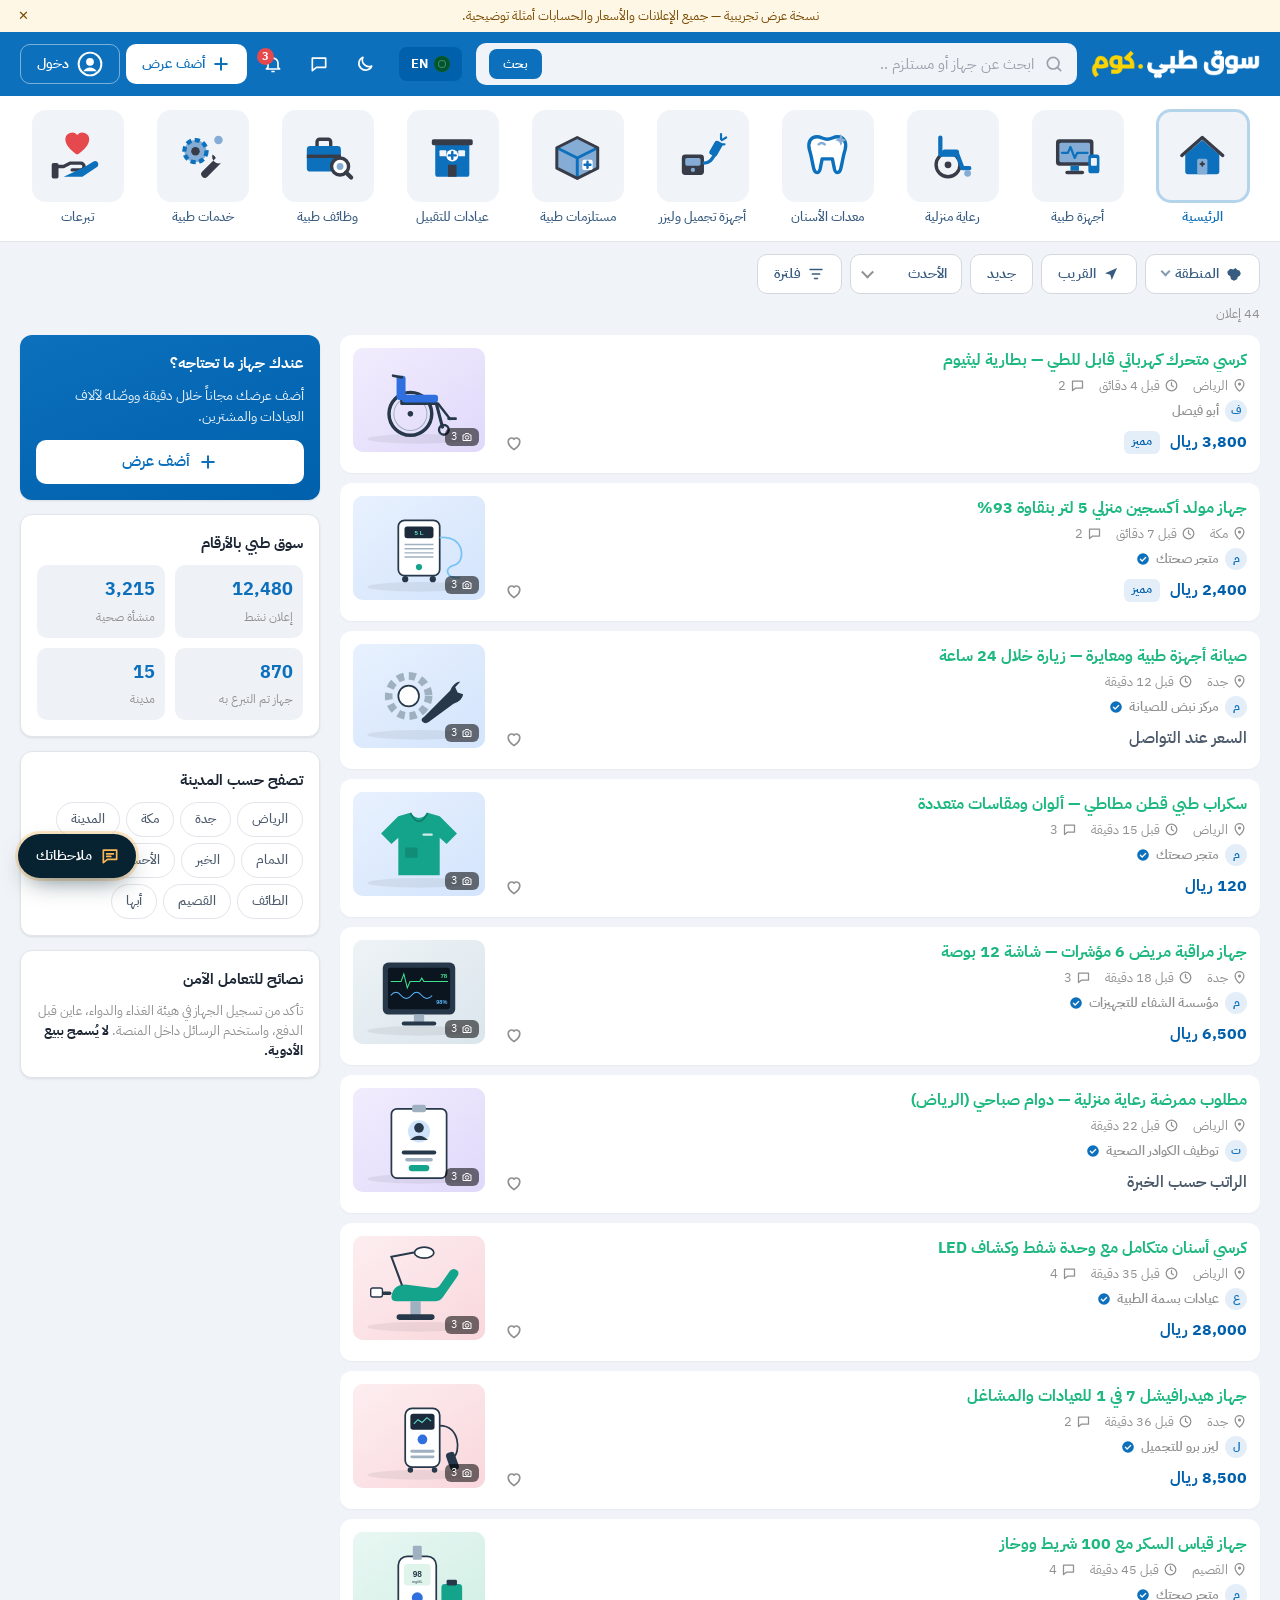
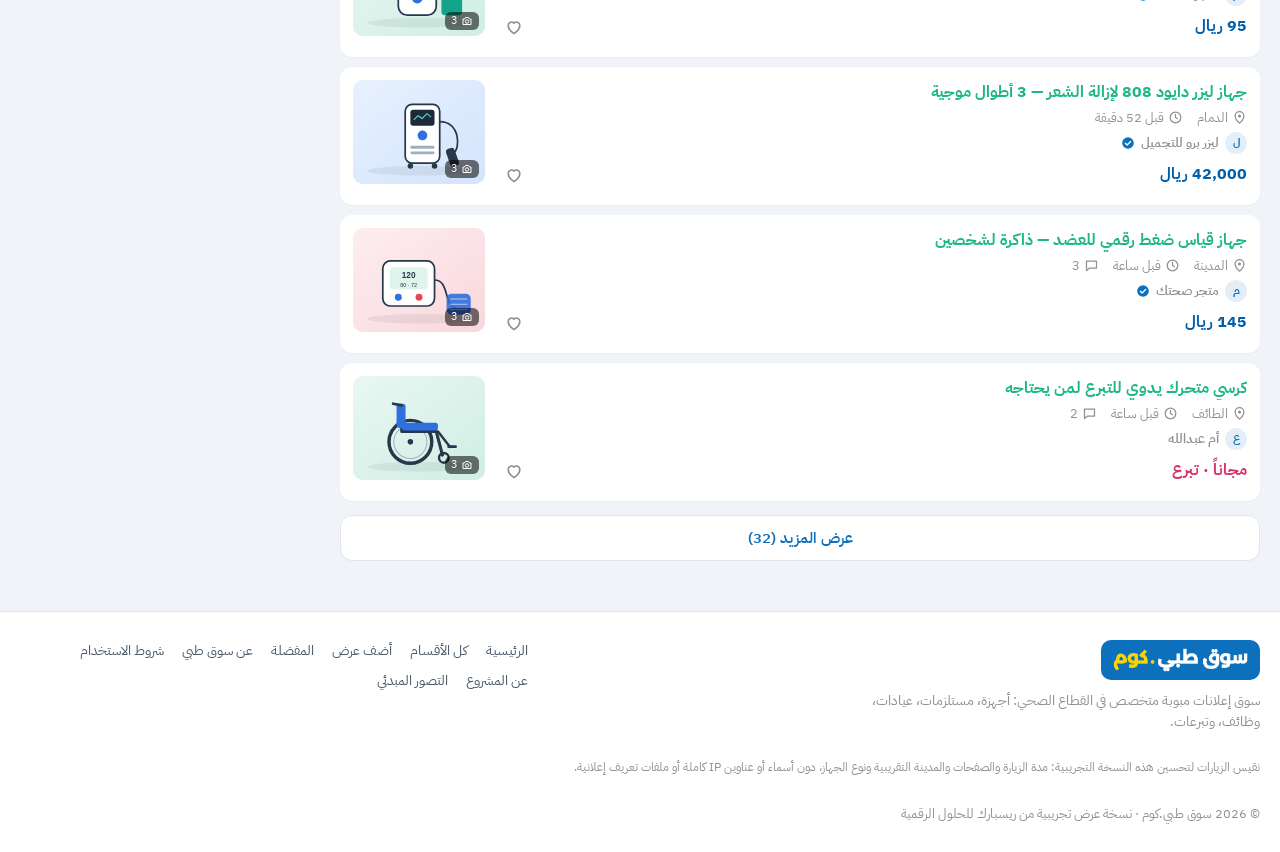
==== commit 371b6085: "Market: Haraj colour system Header #0c70bc with #0060ac language chip and #f0f4f8 search, tiles on #" ====
--- a/market.html
+++ b/market.html
@@ -4,14 +4,14 @@
   <meta charset="utf-8">
   <meta name="viewport" content="width=device-width, initial-scale=1, viewport-fit=cover">
   <meta name="description" content="سوق طبي — أكبر سوق إعلانات مبوبة للأجهزة والمستلزمات الطبية والعيادات والوظائف الصحية في السعودية.">
-  <meta name="theme-color" content="#0b1f44">
+  <meta name="theme-color" content="#0c70bc">
   <title>سوق طبي | إعلانات الأجهزة والمستلزمات الطبية</title>
   <link rel="icon" href="/assets/logo.svg" type="image/svg+xml">
   <link rel="preconnect" href="https://fonts.googleapis.com">
   <link rel="preconnect" href="https://fonts.gstatic.com" crossorigin>
   <link href="https://fonts.googleapis.com/css2?family=IBM+Plex+Sans+Arabic:wght@400;500;600;700&display=swap" rel="stylesheet">
   <link rel="stylesheet" href="/assets/market.css?v=20261013">
-  <link rel="stylesheet" href="/assets/haraj.css?v=20261016">
+  <link rel="stylesheet" href="/assets/haraj.css?v=20261016b">
   <link rel="stylesheet" href="/assets/feedback.css?v=20261012b">
   <script>try { if (JSON.parse(localStorage.getItem('st-lang') || '"ar"') === 'en') { document.documentElement.lang = 'en'; document.documentElement.dir = 'ltr'; } const t = localStorage.getItem('st-theme'); if (t) document.documentElement.dataset.theme = t; if (sessionStorage.getItem('st-enter')) { sessionStorage.removeItem('st-enter'); document.documentElement.classList.add('st-enter'); } } catch {}</script>
 </head>
@@ -100,17 +100,17 @@
     <symbol id="c-wrench" viewBox="0 0 24 24"><path d="M14 6a4 4 0 0 0 5 5l-9 9a2 2 0 0 1-3-3l9-9a4 4 0 0 0-2-2z" fill="none" stroke="currentColor" stroke-width="2" stroke-linejoin="round"/></symbol>
     <symbol id="c-heart" viewBox="0 0 24 24"><path d="M12 20s-7-4.4-7-10a4 4 0 0 1 7-2.6A4 4 0 0 1 19 10c0 5.6-7 10-7 10z" fill="none" stroke="currentColor" stroke-width="2" stroke-linejoin="round"/></symbol>
     <!-- category tiles: duotone illustrations (64×64) -->
-    <symbol id="ci-home" viewBox="0 0 64 64"><path d="M12 30 32 13l20 17v20a3 3 0 0 1-3 3H15a3 3 0 0 1-3-3z" fill="#2f6fd6"/><path d="M8 31 32 10l24 21" fill="none" stroke="#0b1f44" stroke-width="4" stroke-linecap="round" stroke-linejoin="round"/><rect x="26" y="35" width="12" height="18" rx="2" fill="#ffd400"/><path d="M30 41h4M32 39v4" stroke="#0b1f44" stroke-width="2.4" stroke-linecap="round"/></symbol>
-    <symbol id="ci-devices" viewBox="0 0 64 64"><rect x="7" y="12" width="44" height="31" rx="4" fill="#0b1f44"/><rect x="11" y="16" width="36" height="23" rx="2" fill="#9cc3f5"/><path d="M14 28h7l3-7 5 13 3-6h12" fill="none" stroke="#e5484d" stroke-width="2.6" stroke-linecap="round" stroke-linejoin="round"/><path d="M24 43v6h10v-6" fill="#2f6fd6"/><rect x="18" y="49" width="22" height="4" rx="2" fill="#0b1f44"/><rect x="45" y="30" width="13" height="22" rx="3" fill="#2f6fd6"/><rect x="48" y="34" width="7" height="9" rx="1" fill="#dbe9fd"/></symbol>
-    <symbol id="ci-homecare" viewBox="0 0 64 64"><circle cx="27" cy="42" r="14" fill="none" stroke="#0b1f44" stroke-width="4"/><circle cx="27" cy="42" r="4" fill="#0b1f44"/><path d="M18 10v20h20l6 16h8" fill="none" stroke="#2f6fd6" stroke-width="5" stroke-linecap="round" stroke-linejoin="round"/><rect x="20" y="24" width="20" height="8" rx="3" fill="#2f6fd6"/><circle cx="50" cy="52" r="4" fill="#ffd400"/></symbol>
-    <symbol id="ci-dental" viewBox="0 0 64 64"><path d="M20 9c-8 0-11 7-9 15 2 6 3 13 5 22 1.5 7 7 7 8-1l2-10h12l2 10c1 8 6.5 8 8 1 2-9 3-16 5-22 2-8-1-15-9-15-5 0-7 3-12 3s-7-3-12-3z" fill="#fff" stroke="#2f6fd6" stroke-width="4" stroke-linejoin="round"/><path d="M22 18c2-2 5-2 7 0" fill="none" stroke="#9cc3f5" stroke-width="3" stroke-linecap="round"/><path d="M48 6l2 5 5 2-5 2-2 5-2-5-5-2 5-2z" fill="#ffd400"/></symbol>
-    <symbol id="ci-beauty" viewBox="0 0 64 64"><rect x="8" y="30" width="26" height="24" rx="4" fill="#0b1f44"/><rect x="12" y="34" width="18" height="9" rx="2" fill="#9cc3f5"/><circle cx="21" cy="48" r="2.5" fill="#ffd400"/><path d="M34 40c8 0 10-6 14-12" fill="none" stroke="#2f6fd6" stroke-width="4" stroke-linecap="round"/><rect x="43" y="14" width="10" height="18" rx="3" transform="rotate(30 48 23)" fill="#2f6fd6"/><path d="M54 6v6M60 10l-5 3M58 18h-5" stroke="#e5484d" stroke-width="2.6" stroke-linecap="round"/></symbol>
-    <symbol id="ci-supplies" viewBox="0 0 64 64"><path d="M8 22 32 10l24 12v24L32 58 8 46z" fill="#9cc3f5"/><path d="M8 22l24 12 24-12M32 34v24" fill="none" stroke="#2f6fd6" stroke-width="3.5" stroke-linejoin="round"/><path d="M8 22 32 10l24 12v24L32 58 8 46z" fill="none" stroke="#0b1f44" stroke-width="3.5" stroke-linejoin="round"/><rect x="38" y="36" width="12" height="12" rx="2" fill="#fff"/><path d="M44 38.5v7M40.5 42h7" stroke="#e5484d" stroke-width="2.8" stroke-linecap="round"/></symbol>
-    <symbol id="ci-clinics" viewBox="0 0 64 64"><rect x="12" y="16" width="40" height="40" rx="3" fill="#2f6fd6"/><rect x="8" y="12" width="48" height="7" rx="2" fill="#0b1f44"/><rect x="27" y="42" width="10" height="14" fill="#0b1f44"/><rect x="17" y="25" width="8" height="7" rx="1" fill="#dbe9fd"/><rect x="39" y="25" width="8" height="7" rx="1" fill="#dbe9fd"/><circle cx="32" cy="31" r="7" fill="#fff"/><path d="M32 27v8M28 31h8" stroke="#e5484d" stroke-width="2.8" stroke-linecap="round"/></symbol>
-    <symbol id="ci-jobs" viewBox="0 0 64 64"><rect x="8" y="20" width="40" height="30" rx="4" fill="#2f6fd6"/><path d="M20 20v-5a3 3 0 0 1 3-3h10a3 3 0 0 1 3 3v5" fill="none" stroke="#0b1f44" stroke-width="4"/><rect x="8" y="30" width="40" height="4" fill="#0b1f44"/><circle cx="47" cy="44" r="10" fill="#fff" stroke="#0b1f44" stroke-width="4"/><path d="M54 51l6 6" stroke="#0b1f44" stroke-width="5" stroke-linecap="round"/><circle cx="47" cy="44" r="4" fill="#ffd400"/></symbol>
-    <symbol id="ci-services" viewBox="0 0 64 64"><circle cx="24" cy="26" r="13" fill="#9cc3f5"/><circle cx="24" cy="26" r="13" fill="none" stroke="#2f6fd6" stroke-width="5" stroke-dasharray="6 4"/><circle cx="24" cy="26" r="5" fill="#0b1f44"/><path d="M44 30a8 8 0 0 0 10 10L38 56a4 4 0 0 1-6-6l16-16a8 8 0 0 0-4-4z" fill="#0b1f44"/><circle cx="51" cy="13" r="5" fill="#ffd400"/></symbol>
-    <symbol id="ci-donate" viewBox="0 0 64 64"><path d="M32 30s-14-8-14-18a8 8 0 0 1 14-5 8 8 0 0 1 14 5c0 10-14 18-14 18z" fill="#e5484d"/><path d="M6 44h10l8-4h12a4 4 0 0 1 0 8H26" fill="none" stroke="#0b1f44" stroke-width="4" stroke-linecap="round" stroke-linejoin="round"/><path d="M16 56h22l18-12a4 4 0 0 0-5-6l-11 7" fill="#2f6fd6"/><rect x="2" y="40" width="8" height="18" rx="2" fill="#0b1f44"/></symbol>
-    <symbol id="ci-all" viewBox="0 0 64 64"><rect x="8" y="8" width="21" height="21" rx="5" fill="#2f6fd6"/><rect x="35" y="8" width="21" height="21" rx="5" fill="#9cc3f5"/><rect x="8" y="35" width="21" height="21" rx="5" fill="#9cc3f5"/><circle cx="45" cy="45" r="9" fill="none" stroke="#0b1f44" stroke-width="4"/><path d="M52 52l5 5" stroke="#0b1f44" stroke-width="4" stroke-linecap="round"/></symbol>
+    <symbol id="ci-home" viewBox="0 0 64 64"><path d="M12 30 32 13l20 17v20a3 3 0 0 1-3 3H15a3 3 0 0 1-3-3z" fill="#0c70bc"/><path d="M8 31 32 10l24 21" fill="none" stroke="#383c48" stroke-width="4" stroke-linecap="round" stroke-linejoin="round"/><rect x="26" y="35" width="12" height="18" rx="2" fill="#84acd4"/><path d="M30 41h4M32 39v4" stroke="#383c48" stroke-width="2.4" stroke-linecap="round"/></symbol>
+    <symbol id="ci-devices" viewBox="0 0 64 64"><rect x="7" y="12" width="44" height="31" rx="4" fill="#383c48"/><rect x="11" y="16" width="36" height="23" rx="2" fill="#84acd4"/><path d="M14 28h7l3-7 5 13 3-6h12" fill="none" stroke="#0c70bc" stroke-width="2.6" stroke-linecap="round" stroke-linejoin="round"/><path d="M24 43v6h10v-6" fill="#0c70bc"/><rect x="18" y="49" width="22" height="4" rx="2" fill="#383c48"/><rect x="45" y="30" width="13" height="22" rx="3" fill="#0c70bc"/><rect x="48" y="34" width="7" height="9" rx="1" fill="#f0f4f8"/></symbol>
+    <symbol id="ci-homecare" viewBox="0 0 64 64"><circle cx="27" cy="42" r="14" fill="none" stroke="#383c48" stroke-width="4"/><circle cx="27" cy="42" r="4" fill="#383c48"/><path d="M18 10v20h20l6 16h8" fill="none" stroke="#0c70bc" stroke-width="5" stroke-linecap="round" stroke-linejoin="round"/><rect x="20" y="24" width="20" height="8" rx="3" fill="#0c70bc"/><circle cx="50" cy="52" r="4" fill="#84acd4"/></symbol>
+    <symbol id="ci-dental" viewBox="0 0 64 64"><path d="M20 9c-8 0-11 7-9 15 2 6 3 13 5 22 1.5 7 7 7 8-1l2-10h12l2 10c1 8 6.5 8 8 1 2-9 3-16 5-22 2-8-1-15-9-15-5 0-7 3-12 3s-7-3-12-3z" fill="#fff" stroke="#0c70bc" stroke-width="4" stroke-linejoin="round"/><path d="M22 18c2-2 5-2 7 0" fill="none" stroke="#84acd4" stroke-width="3" stroke-linecap="round"/><path d="M48 6l2 5 5 2-5 2-2 5-2-5-5-2 5-2z" fill="#84acd4"/></symbol>
+    <symbol id="ci-beauty" viewBox="0 0 64 64"><rect x="8" y="30" width="26" height="24" rx="4" fill="#383c48"/><rect x="12" y="34" width="18" height="9" rx="2" fill="#84acd4"/><circle cx="21" cy="48" r="2.5" fill="#84acd4"/><path d="M34 40c8 0 10-6 14-12" fill="none" stroke="#0c70bc" stroke-width="4" stroke-linecap="round"/><rect x="43" y="14" width="10" height="18" rx="3" transform="rotate(30 48 23)" fill="#0c70bc"/><path d="M54 6v6M60 10l-5 3M58 18h-5" stroke="#0c70bc" stroke-width="2.6" stroke-linecap="round"/></symbol>
+    <symbol id="ci-supplies" viewBox="0 0 64 64"><path d="M8 22 32 10l24 12v24L32 58 8 46z" fill="#84acd4"/><path d="M8 22l24 12 24-12M32 34v24" fill="none" stroke="#0c70bc" stroke-width="3.5" stroke-linejoin="round"/><path d="M8 22 32 10l24 12v24L32 58 8 46z" fill="none" stroke="#383c48" stroke-width="3.5" stroke-linejoin="round"/><rect x="38" y="36" width="12" height="12" rx="2" fill="#fff"/><path d="M44 38.5v7M40.5 42h7" stroke="#0c70bc" stroke-width="2.8" stroke-linecap="round"/></symbol>
+    <symbol id="ci-clinics" viewBox="0 0 64 64"><rect x="12" y="16" width="40" height="40" rx="3" fill="#0c70bc"/><rect x="8" y="12" width="48" height="7" rx="2" fill="#383c48"/><rect x="27" y="42" width="10" height="14" fill="#383c48"/><rect x="17" y="25" width="8" height="7" rx="1" fill="#f0f4f8"/><rect x="39" y="25" width="8" height="7" rx="1" fill="#f0f4f8"/><circle cx="32" cy="31" r="7" fill="#fff"/><path d="M32 27v8M28 31h8" stroke="#0c70bc" stroke-width="2.8" stroke-linecap="round"/></symbol>
+    <symbol id="ci-jobs" viewBox="0 0 64 64"><rect x="8" y="20" width="40" height="30" rx="4" fill="#0c70bc"/><path d="M20 20v-5a3 3 0 0 1 3-3h10a3 3 0 0 1 3 3v5" fill="none" stroke="#383c48" stroke-width="4"/><rect x="8" y="30" width="40" height="4" fill="#383c48"/><circle cx="47" cy="44" r="10" fill="#fff" stroke="#383c48" stroke-width="4"/><path d="M54 51l6 6" stroke="#383c48" stroke-width="5" stroke-linecap="round"/><circle cx="47" cy="44" r="4" fill="#84acd4"/></symbol>
+    <symbol id="ci-services" viewBox="0 0 64 64"><circle cx="24" cy="26" r="13" fill="#84acd4"/><circle cx="24" cy="26" r="13" fill="none" stroke="#0c70bc" stroke-width="5" stroke-dasharray="6 4"/><circle cx="24" cy="26" r="5" fill="#383c48"/><path d="M44 30a8 8 0 0 0 10 10L38 56a4 4 0 0 1-6-6l16-16a8 8 0 0 0-4-4z" fill="#383c48"/><circle cx="51" cy="13" r="5" fill="#84acd4"/></symbol>
+    <symbol id="ci-donate" viewBox="0 0 64 64"><path d="M32 30s-14-8-14-18a8 8 0 0 1 14-5 8 8 0 0 1 14 5c0 10-14 18-14 18z" fill="#e5484d"/><path d="M6 44h10l8-4h12a4 4 0 0 1 0 8H26" fill="none" stroke="#383c48" stroke-width="4" stroke-linecap="round" stroke-linejoin="round"/><path d="M16 56h22l18-12a4 4 0 0 0-5-6l-11 7" fill="#0c70bc"/><rect x="2" y="40" width="8" height="18" rx="2" fill="#383c48"/></symbol>
+    <symbol id="ci-all" viewBox="0 0 64 64"><rect x="8" y="8" width="21" height="21" rx="5" fill="#0c70bc"/><rect x="35" y="8" width="21" height="21" rx="5" fill="#84acd4"/><rect x="8" y="35" width="21" height="21" rx="5" fill="#84acd4"/><circle cx="45" cy="45" r="9" fill="none" stroke="#383c48" stroke-width="4"/><path d="M52 52l5 5" stroke="#383c48" stroke-width="4" stroke-linecap="round"/></symbol>
     <symbol id="i-ksa" viewBox="0 0 24 24"><path d="M3 9l4-4 4 1 3-2 3 3 2 0 2 4-1 3-3 2-1 3-4 2-4-2-1-4-3-2z" fill="currentColor"/></symbol>
     <symbol id="i-nav" viewBox="0 0 24 24"><path d="M20 4 4 11l7 2 2 7z" fill="currentColor"/></symbol>
     <symbol id="i-grid" viewBox="0 0 24 24"><rect x="3" y="3" width="8" height="8" rx="2" fill="currentColor"/><rect x="13" y="3" width="8" height="8" rx="2" fill="currentColor" opacity=".55"/><rect x="3" y="13" width="8" height="8" rx="2" fill="currentColor" opacity=".55"/><circle cx="16.5" cy="16.5" r="3.5" fill="none" stroke="currentColor" stroke-width="2"/><path d="m19 19 2.5 2.5" stroke="currentColor" stroke-width="2" stroke-linecap="round"/></symbol>
--- a/assets/haraj.css
+++ b/assets/haraj.css
@@ -1,11 +1,13 @@
-/* Souq Tibbi market — Haraj-style layer (2026-10-16): navy header with the language logo, illustrated section tiles,
+/* Souq Tibbi market — Haraj-style layer (2026-10-16): Haraj-blue header with the language logo, illustrated section tiles,
    Region / Nearby / New filters, seller row on cards, five-tab bottom bar. Loaded after market.css. */
 html { scroll-behavior: smooth; }
 @media (prefers-reduced-motion: reduce) { html { scroll-behavior: auto; } }
 
-:root { --navy: #0b1f44; --navy-2: #14305f; --sun: #ffd400; --title: #12805c; --price: #1f6feb; }
-:root[data-theme="dark"] { --title: #4fd1a1; --price: #6ea2ff; }
-@media (prefers-color-scheme: dark) { :root:not([data-theme="light"]) { --title: #4fd1a1; --price: #6ea2ff; } }
+/* Haraj palette, sampled from haraj.com.sa (2026-10-16) */
+:root { --hj: #0c70bc; --hj-deep: #0060ac; --hj-slate: #385c80; --hj-light: #84acd4; --hj-ring: #b4d4ec; --hj-wash: #f0f4f8; --hj-line: #d4d8dc; --hj-meta: #909090;
+  --navy: var(--hj); --sun: #ffd400; --title: #1cb880; --price: var(--hj-deep); --bg: var(--hj-wash); --brand: var(--hj); --brand-soft: #e3eef8; --line: #e1e5ea; --muted: var(--hj-meta); }
+:root[data-theme="dark"] { --title: #3fd39c; --price: #6aa8e6; --bg: #0f141b; --brand: #3b8fd6; --brand-soft: #16304a; --line: #26303c; --muted: #8f9aa6; }
+@media (prefers-color-scheme: dark) { :root:not([data-theme="light"]) { --title: #3fd39c; --price: #6aa8e6; --bg: #0f141b; --brand: #3b8fd6; --brand-soft: #16304a; --line: #26303c; --muted: #8f9aa6; } }
 body { overflow-x: hidden; }
 html[lang="en"] body { font-family: "IBM Plex Sans Arabic", "Segoe UI", system-ui, Arial, sans-serif; }
 
@@ -18,48 +20,51 @@
 html[lang="en"] .logo-en { display: block; }
 .ftr-logo { display: inline-flex; background: var(--navy); border-radius: 10px; padding: 8px 12px; }
 .ftr-logo img { height: 24px; width: auto; }
-.search { background: #fff; color: #1b2533; border-color: transparent; border-radius: 999px; }
-.search:focus-within { background: #fff; border-color: var(--sun); }
+.search { background: var(--hj-wash); color: #1b2533; border-color: transparent; border-radius: 10px; }
+.search:focus-within { background: #fff; border-color: var(--hj-ring); }
 .search input { color: #1b2533; }
-.search input::placeholder { color: #7a8797; }
-.search-go { border-radius: 999px; background: var(--navy); color: #fff; }
-.lang-btn { flex: none; display: inline-flex; align-items: center; gap: 6px; height: 34px; padding: 0 12px; border-radius: 999px; border: 1px solid rgba(255, 255, 255, .35); background: rgba(255, 255, 255, .08); color: #fff; font-size: 13px; line-height: 1.5; }
-.lang-btn:hover { background: rgba(255, 255, 255, .16); }
-.lang-flag { width: 16px; height: 16px; border-radius: 50%; background: conic-gradient(var(--sun) 0 25%, #fff 0 50%, var(--sun) 0 75%, #fff 0); }
-.hdr .icon-btn { color: #dfe7f5; }
+.search input::placeholder { color: #9ca0ac; }
+.search .i { color: #9ca0ac; }
+.search-go { border-radius: 8px; background: var(--hj); color: #fff; }
+.lang-btn { flex: none; display: inline-flex; align-items: center; gap: 6px; height: 34px; padding: 0 12px; border-radius: 8px; border: 0; background: var(--hj-deep); color: #fff; font-size: 13px; font-weight: 700; line-height: 1.5; }
+.lang-btn:hover { filter: brightness(1.08); }
+.lang-flag { width: 16px; height: 16px; border-radius: 50%; background: #005430; box-shadow: inset 0 0 0 4px #005430, inset 0 0 0 5px #3d8a5f; }
+.hdr .icon-btn { color: #fff; }
 .hdr .icon-btn:hover { background: rgba(255, 255, 255, .12); color: #fff; }
-.hdr .btn-add { background: var(--sun); color: var(--navy); }
-.btn-login { background: transparent; border-color: rgba(255, 255, 255, .35); color: #fff; }
+.hdr .btn-add { background: #fff; color: var(--hj); }
+.btn-login { background: transparent; border-color: rgba(255, 255, 255, .45); color: #fff; }
 .btn-login .i { width: 26px; height: 26px; color: #fff; }
 
 /* ---------- section tiles ---------- */
 .tiles { background: var(--card); border-bottom: 1px solid var(--line); padding: 14px 0; }
 .tiles-grid { display: grid; grid-template-columns: repeat(10, minmax(0, 1fr)); gap: 10px; }
-.tile { display: flex; flex-direction: column; align-items: center; gap: 6px; border: 0; background: none; padding: 0; color: var(--ink); min-width: 0; }
-.tile-ic { width: 100%; max-width: 92px; aspect-ratio: 1; border-radius: 16px; background: var(--soft); display: grid; place-items: center; border: 2px solid transparent; transition: border-color .15s, background .15s; }
+.tile { display: flex; flex-direction: column; align-items: center; gap: 6px; border: 0; background: none; padding: 0; color: var(--hj-slate); min-width: 0; }
+.tile-ic { width: 100%; max-width: 92px; aspect-ratio: 1; border-radius: 14px; background: var(--hj-wash); display: grid; place-items: center; border: 2px solid transparent; transition: border-color .15s, background .15s; }
 .tile .ci, .cat-card .ci { width: 62%; height: 62%; }
-.tile-n { font-size: 12.5px; font-weight: 600; line-height: 1.5; text-align: center; overflow-wrap: anywhere; }
-.tile:hover .tile-ic { background: var(--brand-soft); }
-.tile[aria-pressed="true"] .tile-ic { border-color: var(--navy); background: #fff8cc; }
-/* the illustrations carry navy strokes: keep their plate light in dark mode too */
+.tile-n { font-size: 12.5px; font-weight: 500; line-height: 1.5; text-align: center; overflow-wrap: anywhere; }
+.tile:hover .tile-ic { border-color: var(--hj-ring); }
+.tile[aria-pressed="true"] .tile-ic { border-color: var(--hj-ring); background: var(--hj-wash); box-shadow: 0 0 0 1px var(--hj-ring); }
+.tile[aria-pressed="true"] .tile-n { color: var(--hj); font-weight: 600; }
+/* the illustrations carry charcoal strokes: keep their plate light in dark mode too */
 :root[data-theme="dark"] .tile-ic { background: #dbe4f1; }
 @media (prefers-color-scheme: dark) { :root:not([data-theme="light"]) .tile-ic { background: #dbe4f1; } }
-:root[data-theme="dark"] .tile[aria-pressed="true"] .tile-ic { border-color: var(--sun); background: #fff3b0; }
-@media (prefers-color-scheme: dark) { :root:not([data-theme="light"]) .tile[aria-pressed="true"] .tile-ic { border-color: var(--sun); background: #fff3b0; } }
+:root[data-theme="dark"] .tile[aria-pressed="true"] .tile-ic { border-color: var(--hj-ring); background: #dbe4f1; }
+@media (prefers-color-scheme: dark) { :root:not([data-theme="light"]) .tile[aria-pressed="true"] .tile-ic { border-color: var(--hj-ring); background: #dbe4f1; } }
 
 /* ---------- Region / Nearby / New ---------- */
 .hfilters { display: flex; align-items: center; gap: 8px; padding: 12px 0 4px; overflow-x: auto; scrollbar-width: none; }
 .hfilters::-webkit-scrollbar { display: none; }
-.hf { flex: none; height: 38px; display: inline-flex; align-items: center; gap: 6px; padding: 0 14px; border-radius: 999px; border: 1px solid var(--line); background: var(--card); color: var(--ink); font-size: 13.5px; font-weight: 600; line-height: 1.5; }
-.hf .i { width: 17px; height: 17px; color: var(--navy); }
-:root[data-theme="dark"] .hf .i { color: var(--sun); }
-.hf[aria-pressed="true"] { background: var(--navy); border-color: var(--navy); color: #fff; }
-.hf[aria-pressed="true"] .i { color: var(--sun); }
+.hf { flex: none; height: 40px; display: inline-flex; align-items: center; justify-content: center; gap: 6px; padding: 0 16px; border-radius: 10px; border: 1px solid var(--hj-line); background: var(--card); color: var(--hj-slate); font-size: 14px; font-weight: 600; line-height: 1.5; }
+.hf .i { width: 18px; height: 18px; color: var(--hj-slate); }
+:root[data-theme="dark"] .hf, :root[data-theme="dark"] .hf .i { color: #c3d3e6; }
+.hf[aria-pressed="true"] { background: #e3eef8; border-color: var(--hj); color: var(--hj); }
+:root[data-theme="dark"] .hf[aria-pressed="true"] { background: #16304a; color: #9cc8f0; }
+.hf[aria-pressed="true"] .i { color: var(--hj); }
 .hf.busy { opacity: .6; }
-.hf .count { background: var(--sun); color: var(--navy); border-radius: 9px; font-size: 11px; padding: 0 6px; }
+.hf .count { background: var(--hj); color: #fff; border-radius: 9px; font-size: 11px; padding: 0 6px; }
 .hf .caret { width: 7px; height: 7px; border-left: 2px solid currentColor; border-bottom: 2px solid currentColor; transform: translateY(-2px) rotate(-45deg); opacity: .6; }
 .hf-sort { flex: none; }
-.hf-sort select { border-radius: 999px; height: 38px; }
+.hf-sort select { border-radius: 10px; height: 40px; border-color: var(--hj-line); color: var(--hj-slate); font-weight: 600; }
 .hf-clear { color: var(--danger); }
 .result-count { margin: 6px 0 10px; color: var(--muted); font-size: 13px; line-height: 1.6; }
 .city-pick { display: flex; flex-wrap: wrap; gap: 8px; margin: 6px 0 16px; }
@@ -69,7 +74,7 @@
 .post-title { color: var(--title); font-weight: 700; }
 .post:hover .post-title { color: var(--title); text-decoration: underline; text-underline-offset: 4px; }
 .post-body { gap: 4px; }
-.seller { position: relative; z-index: 1; display: inline-flex; align-items: center; gap: 6px; width: fit-content; max-width: 100%; color: var(--ink-2); font-size: 12.5px; font-weight: 600; line-height: 1.6; }
+.seller { position: relative; z-index: 1; display: inline-flex; align-items: center; gap: 6px; width: fit-content; max-width: 100%; color: var(--hj-meta); font-size: 12.5px; font-weight: 600; line-height: 1.6; }
 .seller .av { width: 22px; height: 22px; font-size: 11px; flex: none; }
 .seller-n { overflow: hidden; text-overflow: ellipsis; white-space: nowrap; }
 .seller:hover .seller-n { color: var(--brand); }
@@ -101,9 +106,11 @@
 
 /* ---------- bottom bar ---------- */
 .bnav a { line-height: 1.5; }
-.bnav a.on { color: var(--navy); font-weight: 700; }
-:root[data-theme="dark"] .bnav a.on { color: var(--sun); }
-@media (prefers-color-scheme: dark) { :root:not([data-theme="light"]) .bnav a.on { color: var(--sun); } }
+.bnav a { color: var(--hj-slate); }
+.bnav a.on { color: var(--hj); font-weight: 700; }
+:root[data-theme="dark"] .bnav a { color: #a9bccf; }
+:root[data-theme="dark"] .bnav a.on { color: #6aa8e6; }
+@media (prefers-color-scheme: dark) { :root:not([data-theme="light"]) .bnav a { color: #a9bccf; } :root:not([data-theme="light"]) .bnav a.on { color: #6aa8e6; } }
 .bnav a { position: relative; }
 .bnav .dot { top: 2px; left: calc(50% - 22px); }
 [dir="ltr"] .bnav .dot { left: auto; right: calc(50% - 22px); }
@@ -132,14 +139,24 @@
   .hf { height: 36px; padding: 0 12px; font-size: 13px; }
   .bnav { height: calc(64px + env(safe-area-inset-bottom)); align-items: stretch; }
   .bnav a { justify-content: center; font-size: 10.5px; }
-  .bnav .bnav-add { flex: none; width: auto; height: 40px; align-self: center; margin: 0 4px; padding: 0 14px; flex-direction: row; gap: 4px; border-radius: 999px; background: var(--navy); color: #fff; font-size: 12.5px; font-weight: 700; box-shadow: 0 6px 16px rgba(11, 31, 68, .3); }
-  .bnav .bnav-add .i { width: 18px; height: 18px; color: var(--sun); }
+  .bnav .bnav-add { flex: none; width: auto; height: 50px; align-self: center; margin: 0 4px; padding: 0 18px; flex-direction: column; gap: 0; border-radius: 12px; background: linear-gradient(180deg, var(--hj), var(--hj-deep)); color: #fff; font-size: 12.5px; font-weight: 700; box-shadow: 0 4px 12px rgba(12, 112, 188, .3); }
+  .bnav .bnav-add .i { width: 18px; height: 18px; color: #fff; }
   .bnav .bnav-add.on { color: #fff; }
-  :root[data-theme="dark"] .bnav .bnav-add { background: var(--sun); color: var(--navy); }
-  :root[data-theme="dark"] .bnav .bnav-add .i { color: var(--navy); }
-  body { padding-bottom: calc(70px + env(safe-area-inset-bottom)); }
+      body { padding-bottom: calc(70px + env(safe-area-inset-bottom)); }
 }
 @media (max-width: 360px) {
   .tile-n { font-size: 10.5px; }
   .bnav .bnav-add span { display: none; }
 }
+
+/* Haraj details: page wash, grey meta, slate sub-section chips, blue dark-mode header */
+.meta, .meta .i { color: var(--hj-meta); }
+.post { border-color: transparent; box-shadow: 0 1px 2px rgba(16, 24, 40, .04); }
+.chip[aria-pressed="true"] { background: #e3eef8; border-color: var(--hj); color: var(--hj); }
+.tag.pin { background: #e3eef8; color: var(--hj-deep); }
+:root[data-theme="dark"] .tag.pin { background: #16304a; color: #9cc8f0; }
+.more-btn { color: var(--hj); }
+.box.promo { background: linear-gradient(160deg, var(--hj), var(--hj-deep)); }
+.box.promo .btn { color: var(--hj); }
+:root[data-theme="dark"] .tile, :root[data-theme="dark"] .hf-sort select { color: #a9bccf; }
+@media (prefers-color-scheme: dark) { :root:not([data-theme="light"]) .tile, :root:not([data-theme="light"]) .hf-sort select, :root:not([data-theme="light"]) .hf, :root:not([data-theme="light"]) .hf .i { color: #a9bccf; } }
